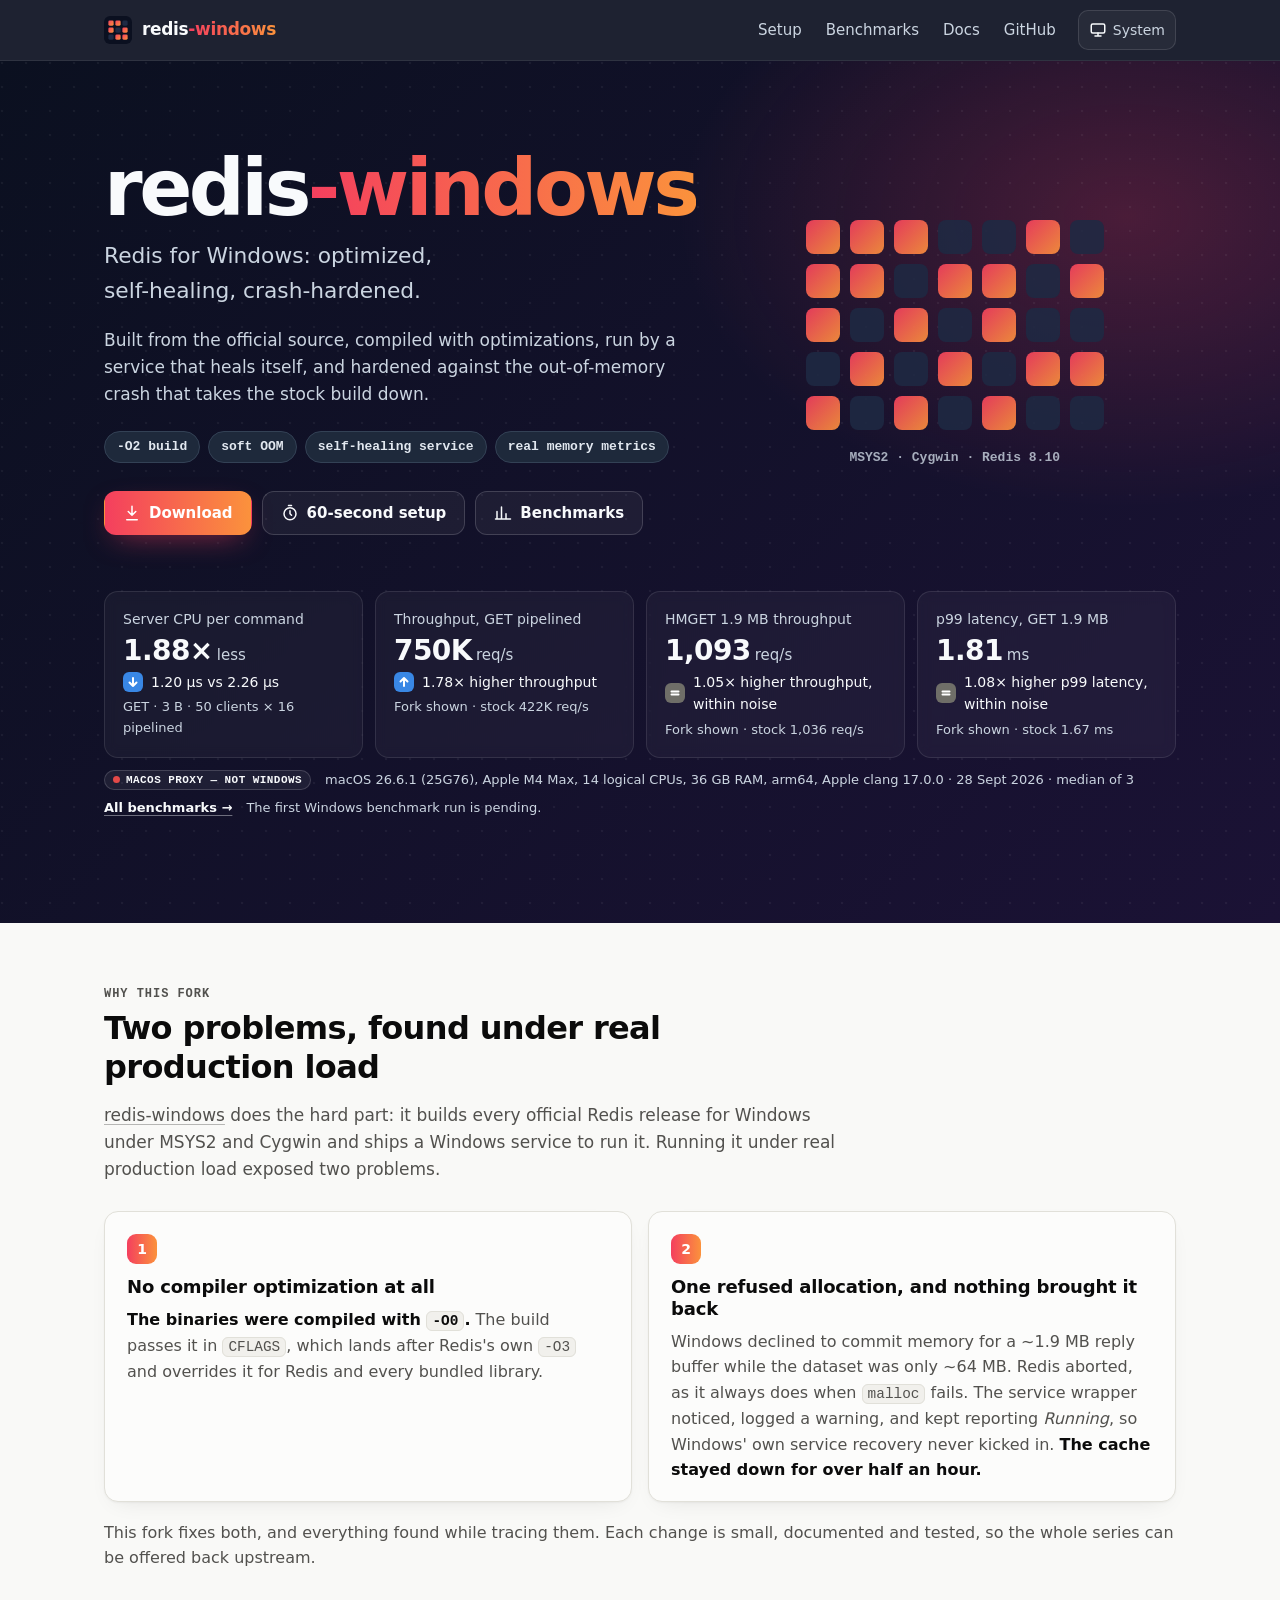
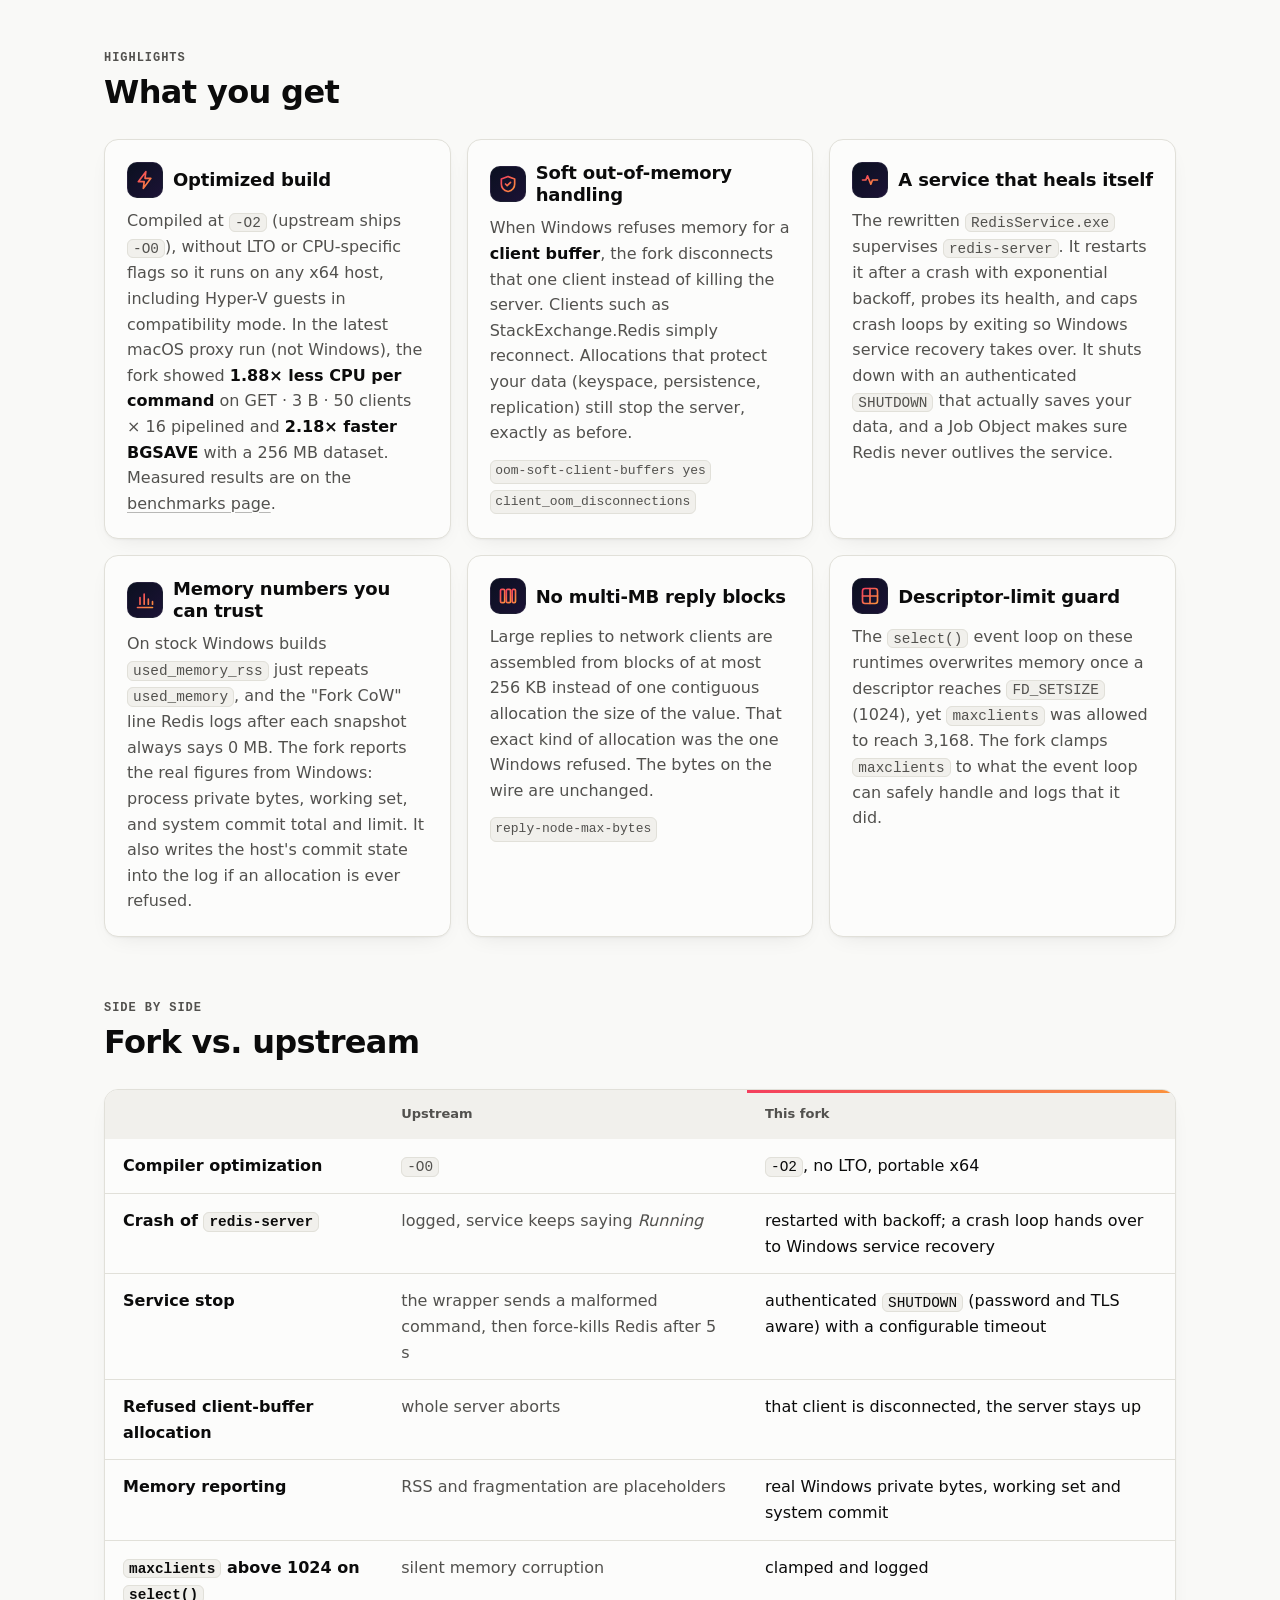
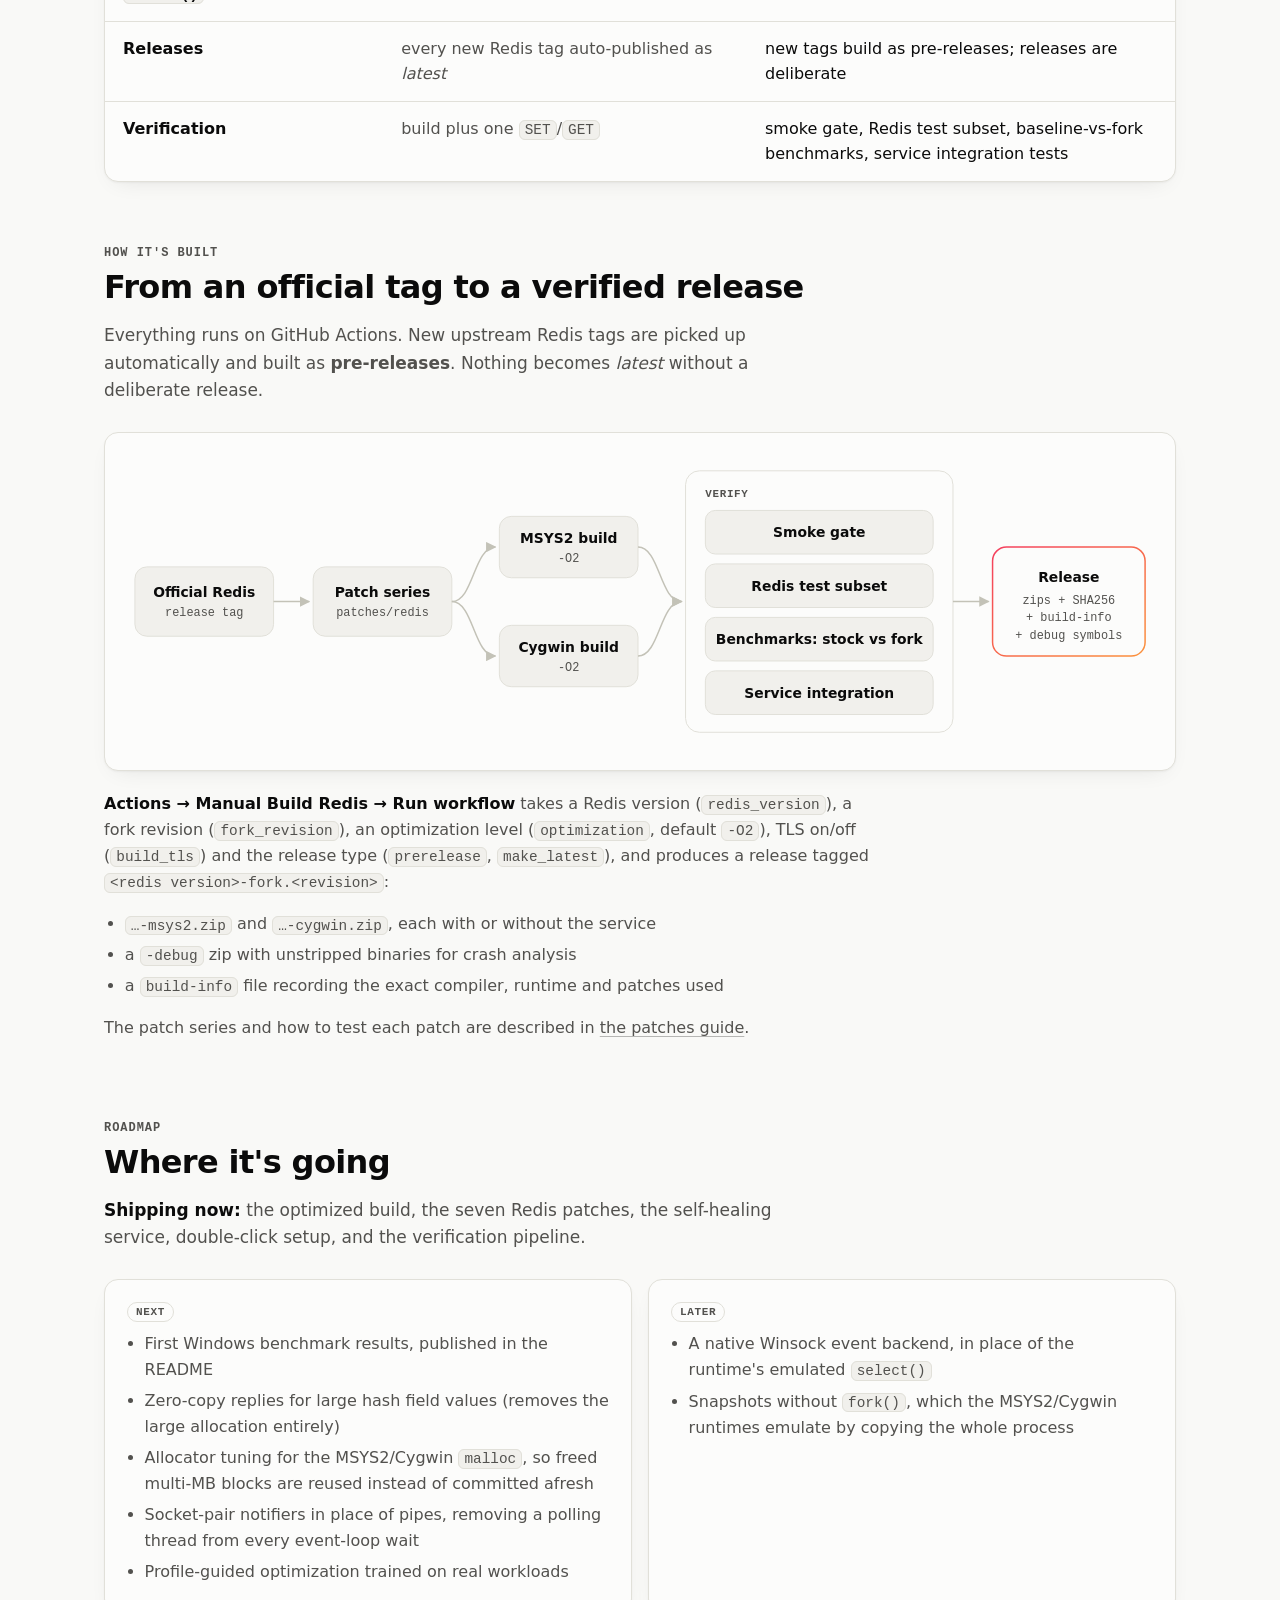
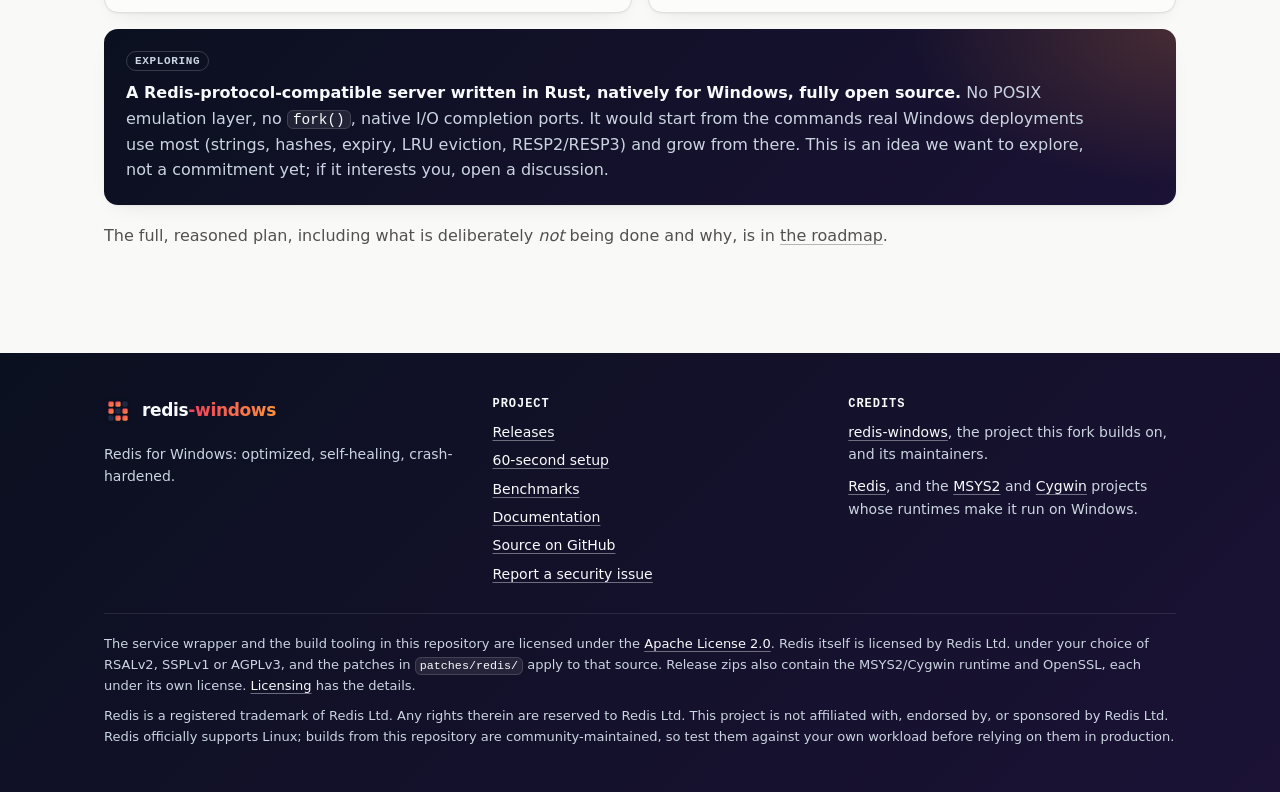
==== site/index.html @ 127549d2 "site: GitHub Pages site with setup, docs and a benchmark dashboard A static site (plain HTML, CSS an" ====
<!doctype html>
<html lang="en">
<head>
<meta charset="utf-8">
<meta name="viewport" content="width=device-width, initial-scale=1">
<title>redis-windows · Redis for Windows: optimized, self-healing, crash-hardened</title>
<meta name="description" content="Redis for Windows, built from the official source, compiled with optimizations, run by a service that heals itself, and hardened against the out-of-memory crash that takes the stock build down.">
<link rel="canonical" href="https://ahmedawachi.github.io/redis-windows/">
<meta name="color-scheme" content="light dark">
<meta name="theme-color" content="#0B1020">
<meta property="og:type" content="website">
<meta property="og:site_name" content="redis-windows">
<meta property="og:title" content="redis-windows · Redis for Windows: optimized, self-healing, crash-hardened">
<meta property="og:description" content="Built from the official Redis source, compiled at -O2, run by a service that heals itself, and hardened against the out-of-memory crash that takes the stock build down.">
<meta property="og:url" content="https://ahmedawachi.github.io/redis-windows/">
<meta property="og:image" content="https://ahmedawachi.github.io/redis-windows/assets/social-preview.png">
<meta property="og:image:width" content="1280">
<meta property="og:image:height" content="640">
<meta property="og:image:alt" content="redis-windows: Redis for Windows, optimized, self-healing, crash-hardened.">
<meta name="twitter:card" content="summary_large_image">
<meta name="twitter:title" content="redis-windows">
<meta name="twitter:description" content="Redis for Windows: optimized, self-healing, crash-hardened.">
<meta name="twitter:image" content="https://ahmedawachi.github.io/redis-windows/assets/social-preview.png">
<link rel="icon" href="assets/favicon.svg" type="image/svg+xml">
<link rel="stylesheet" href="assets/site.css">
<script src="js/theme.js"></script>
<script type="module" src="js/home.js"></script>
</head>
<body>
<a class="skip-link" href="#main">Skip to content</a>
<header class="site-header">
  <div class="wrap">
    <a class="brand" href="./" aria-current="page"><img src="assets/favicon.svg" alt="" width="28" height="28"><span>redis<span class="accent-text">-windows</span></span></a>
    <nav id="site-nav" class="nav" aria-label="Main">
      <a href="setup.html">Setup</a>
      <a href="benchmarks.html">Benchmarks</a>
      <a href="docs.html">Docs</a>
      <a href="https://github.com/ahmedawachi/redis-windows">GitHub</a>
    </nav>
    <button class="icon-btn theme-btn" type="button" data-theme-toggle aria-label="Theme"></button>
    <button class="icon-btn menu-btn" type="button" data-menu-toggle aria-expanded="false" aria-controls="site-nav" aria-label="Menu"><svg viewBox="0 0 24 24" fill="none" stroke="currentColor" stroke-width="2" stroke-linecap="round" aria-hidden="true"><path d="M4 7h16M4 12h16M4 17h16"/></svg></button>
  </div>
</header>

<main id="main">
  <section class="hero" aria-labelledby="hero-title">
    <svg class="heartbeat" viewBox="0 0 1280 70" preserveAspectRatio="none" aria-hidden="true" focusable="false">
      <defs><linearGradient id="hb" x1="0" y1="0" x2="1" y2="0"><stop offset="0" stop-color="#F43F5E"/><stop offset="1" stop-color="#FB923C"/></linearGradient></defs>
      <path d="M0 40 L520 40 L548 40 L562 12 L578 68 L594 22 L606 40 L760 40 L786 40 L798 2 L814 66 L830 40 L1280 40" pathLength="1000" fill="none" stroke="url(#hb)" stroke-width="3" stroke-linecap="round" stroke-linejoin="round" vector-effect="non-scaling-stroke"/>
    </svg>
    <div class="wrap hero-inner">
      <div>
        <h1 id="hero-title">redis<span class="accent-text">-windows</span></h1>
        <p class="tagline">Redis for Windows: optimized, self-healing, crash-hardened.</p>
        <p class="lead">Built from the official source, compiled with optimizations, run by a service that heals itself, and hardened against the out-of-memory crash that takes the stock build down.</p>
        <ul class="chips" aria-label="Highlights">
          <li>-O2 build</li><li>soft OOM</li><li>self-healing service</li><li>real memory metrics</li>
        </ul>
        <div class="cta-row">
          <a class="btn btn-primary" href="https://github.com/ahmedawachi/redis-windows/releases"><svg viewBox="0 0 24 24" fill="none" stroke="currentColor" stroke-width="2" stroke-linecap="round" stroke-linejoin="round" aria-hidden="true"><path d="M12 3v12M7 10l5 5 5-5M5 21h14"/></svg>Download</a>
          <a class="btn btn-ghost" href="setup.html"><svg viewBox="0 0 24 24" fill="none" stroke="currentColor" stroke-width="2" stroke-linecap="round" stroke-linejoin="round" aria-hidden="true"><circle cx="12" cy="13" r="8"/><path d="M12 9v4l2 2M10 2h4"/></svg>60-second setup</a>
          <a class="btn btn-ghost" href="benchmarks.html"><svg viewBox="0 0 24 24" fill="none" stroke="currentColor" stroke-width="2" stroke-linecap="round" aria-hidden="true"><path d="M4 20V10M10 20V4M16 20v-7M22 20H2"/></svg>Benchmarks</a>
        </div>
      </div>
      <div class="tiles" aria-hidden="true">
        <i class="tile on pulse"></i><i class="tile on"></i><i class="tile on"></i><i class="tile"></i><i class="tile"></i><i class="tile on pulse"></i><i class="tile"></i>
        <i class="tile on"></i><i class="tile on"></i><i class="tile"></i><i class="tile on"></i><i class="tile on fail"></i><i class="tile"></i><i class="tile on"></i>
        <i class="tile on"></i><i class="tile"></i><i class="tile on"></i><i class="tile"></i><i class="tile on"></i><i class="tile"></i><i class="tile"></i>
        <i class="tile"></i><i class="tile on"></i><i class="tile"></i><i class="tile on"></i><i class="tile"></i><i class="tile on"></i><i class="tile on"></i>
        <i class="tile on"></i><i class="tile"></i><i class="tile on"></i><i class="tile"></i><i class="tile on"></i><i class="tile"></i><i class="tile"></i>
      </div>
    </div>
    <div class="wrap" id="hero-stats-wrap" hidden>
      <h2 class="visually-hidden">Measured results</h2>
      <div class="stat-row hero-stats" id="hero-stats"></div>
      <div class="hero-stats-meta" id="hero-stats-meta"></div>
    </div>
    <div style="height:104px" aria-hidden="true"></div>
  </section>

  <section class="section wrap" aria-labelledby="why-title">
    <div class="section-head">
      <span class="kicker">Why this fork</span>
      <h2 id="why-title">Two problems, found under real production load</h2>
      <p><a href="https://github.com/redis-windows/redis-windows">redis-windows</a> does the hard part: it builds every official Redis release for Windows under MSYS2 and Cygwin and ships a Windows service to run it. Running it under real production load exposed two problems.</p>
    </div>
    <div class="grid-2">
      <article class="card why">
        <span class="num" aria-hidden="true">1</span>
        <h3>No compiler optimization at all</h3>
        <p><strong>The binaries were compiled with <code>-O0</code>.</strong> The build passes it in <code>CFLAGS</code>, which lands after Redis's own <code>-O3</code> and overrides it for Redis and every bundled library.</p>
      </article>
      <article class="card why">
        <span class="num" aria-hidden="true">2</span>
        <h3>One refused allocation, and nothing brought it back</h3>
        <p>Windows declined to commit memory for a ~1.9 MB reply buffer while the dataset was only ~64 MB. Redis aborted, as it always does when <code>malloc</code> fails. The service wrapper noticed, logged a warning, and kept reporting <em>Running</em>, so Windows' own service recovery never kicked in. <strong>The cache stayed down for over half an hour.</strong></p>
      </article>
    </div>
    <p style="margin-top:18px;color:var(--ink-2)">This fork fixes both, and everything found while tracing them. Each change is small, documented and tested, so the whole series can be offered back upstream.</p>
  </section>

  <section class="section wrap" aria-labelledby="hl-title">
    <div class="section-head">
      <span class="kicker">Highlights</span>
      <h2 id="hl-title">What you get</h2>
    </div>
    <div class="grid-3">
      <article class="card feature">
        <h3><span class="f-icon" aria-hidden="true"><svg viewBox="0 0 24 24" fill="none" stroke="url(#fi)" stroke-width="2" stroke-linecap="round" stroke-linejoin="round"><defs><linearGradient id="fi" x1="0" y1="0" x2="1" y2="1"><stop offset="0" stop-color="#F43F5E"/><stop offset="1" stop-color="#FB923C"/></linearGradient></defs><path d="M13 2 4 14h7l-1 8 9-12h-7z"/></svg></span>Optimized build</h3>
        <p>Compiled at <code>-O2</code> (upstream ships <code>-O0</code>), without LTO or CPU-specific flags so it runs on any x64 host, including Hyper-V guests in compatibility mode.<span id="opt-measured" hidden></span> Measured results are on the <a href="benchmarks.html">benchmarks page</a>.</p>
      </article>
      <article class="card feature">
        <h3><span class="f-icon" aria-hidden="true"><svg viewBox="0 0 24 24" fill="none" stroke="url(#fi)" stroke-width="2" stroke-linecap="round" stroke-linejoin="round"><path d="M12 3 4 6v6c0 5 3.5 8 8 9 4.5-1 8-4 8-9V6z"/><path d="m9 12 2 2 4-4"/></svg></span>Soft out-of-memory handling</h3>
        <p>When Windows refuses memory for a <strong>client buffer</strong>, the fork disconnects that one client instead of killing the server. Clients such as StackExchange.Redis simply reconnect. Allocations that protect your data (keyspace, persistence, replication) still stop the server, exactly as before.</p>
        <p class="f-tags"><code>oom-soft-client-buffers yes</code><code>client_oom_disconnections</code></p>
      </article>
      <article class="card feature">
        <h3><span class="f-icon" aria-hidden="true"><svg viewBox="0 0 24 24" fill="none" stroke="url(#fi)" stroke-width="2" stroke-linecap="round" stroke-linejoin="round"><path d="M3 12h4l2-5 4 10 2-5h6"/></svg></span>A service that heals itself</h3>
        <p>The rewritten <code>RedisService.exe</code> supervises <code>redis-server</code>. It restarts it after a crash with exponential backoff, probes its health, and caps crash loops by exiting so Windows service recovery takes over. It shuts down with an authenticated <code>SHUTDOWN</code> that actually saves your data, and a Job Object makes sure Redis never outlives the service.</p>
      </article>
      <article class="card feature">
        <h3><span class="f-icon" aria-hidden="true"><svg viewBox="0 0 24 24" fill="none" stroke="url(#fi)" stroke-width="2" stroke-linecap="round" stroke-linejoin="round"><path d="M3 21h18M6 17V9M11 17V5M16 17v-6M21 17v-3"/></svg></span>Memory numbers you can trust</h3>
        <p>On stock Windows builds <code>used_memory_rss</code> just repeats <code>used_memory</code>, and the "Fork CoW" line Redis logs after each snapshot always says 0 MB. The fork reports the real figures from Windows: process private bytes, working set, and system commit total and limit. It also writes the host's commit state into the log if an allocation is ever refused.</p>
      </article>
      <article class="card feature">
        <h3><span class="f-icon" aria-hidden="true"><svg viewBox="0 0 24 24" fill="none" stroke="url(#fi)" stroke-width="2" stroke-linecap="round" stroke-linejoin="round"><rect x="3" y="4" width="5" height="16" rx="1.5"/><rect x="10" y="4" width="5" height="16" rx="1.5"/><rect x="17" y="4" width="4" height="16" rx="1.5"/></svg></span>No multi-MB reply blocks</h3>
        <p>Large replies to network clients are assembled from blocks of at most 256 KB instead of one contiguous allocation the size of the value. That exact kind of allocation was the one Windows refused. The bytes on the wire are unchanged.</p>
        <p class="f-tags"><code>reply-node-max-bytes</code></p>
      </article>
      <article class="card feature">
        <h3><span class="f-icon" aria-hidden="true"><svg viewBox="0 0 24 24" fill="none" stroke="url(#fi)" stroke-width="2" stroke-linecap="round" stroke-linejoin="round"><rect x="3" y="3" width="18" height="18" rx="3"/><path d="M3 12h18M12 3v18"/></svg></span>Descriptor-limit guard</h3>
        <p>The <code>select()</code> event loop on these runtimes overwrites memory once a descriptor reaches <code>FD_SETSIZE</code> (1024), yet <code>maxclients</code> was allowed to reach 3,168. The fork clamps <code>maxclients</code> to what the event loop can safely handle and logs that it did.</p>
      </article>
    </div>
  </section>

  <section class="section wrap" aria-labelledby="cmp-title">
    <div class="section-head">
      <span class="kicker">Side by side</span>
      <h2 id="cmp-title">Fork vs. upstream</h2>
    </div>
    <div class="card" style="overflow:hidden">
      <table class="compare">
        <thead><tr><th scope="col"><span class="visually-hidden">Area</span></th><th scope="col">Upstream</th><th scope="col" class="fork-col">This fork</th></tr></thead>
        <tbody>
          <tr><th scope="row">Compiler optimization</th><td data-label="Upstream"><code>-O0</code></td><td data-label="This fork"><code>-O2</code>, no LTO, portable x64</td></tr>
          <tr><th scope="row">Crash of <code>redis-server</code></th><td data-label="Upstream">logged, service keeps saying <em>Running</em></td><td data-label="This fork">restarted with backoff; a crash loop hands over to Windows service recovery</td></tr>
          <tr><th scope="row">Service stop</th><td data-label="Upstream">the wrapper sends a malformed command, then force-kills Redis after 5 s</td><td data-label="This fork">authenticated <code>SHUTDOWN</code> (password and TLS aware) with a configurable timeout</td></tr>
          <tr><th scope="row">Refused client-buffer allocation</th><td data-label="Upstream">whole server aborts</td><td data-label="This fork">that client is disconnected, the server stays up</td></tr>
          <tr><th scope="row">Memory reporting</th><td data-label="Upstream">RSS and fragmentation are placeholders</td><td data-label="This fork">real Windows private bytes, working set and system commit</td></tr>
          <tr><th scope="row"><code>maxclients</code> above 1024 on <code>select()</code></th><td data-label="Upstream">silent memory corruption</td><td data-label="This fork">clamped and logged</td></tr>
          <tr><th scope="row">Releases</th><td data-label="Upstream">every new Redis tag auto-published as <em>latest</em></td><td data-label="This fork">new tags build as pre-releases; releases are deliberate</td></tr>
          <tr><th scope="row">Verification</th><td data-label="Upstream">build plus one <code>SET</code>/<code>GET</code></td><td data-label="This fork">smoke gate, Redis test subset, baseline-vs-fork benchmarks, service integration tests</td></tr>
        </tbody>
      </table>
    </div>
  </section>

  <section class="section wrap" aria-labelledby="built-title">
    <div class="section-head">
      <span class="kicker">How it's built</span>
      <h2 id="built-title">From an official tag to a verified release</h2>
      <p>Everything runs on GitHub Actions. New upstream Redis tags are picked up automatically and built as <strong>pre-releases</strong>. Nothing becomes <em>latest</em> without a deliberate release.</p>
    </div>
    <figure class="card pipeline" style="margin:0">
      <svg class="wide" viewBox="0 0 1040 300" role="img" aria-labelledby="pl-t pl-d">
        <title id="pl-t">Build pipeline</title>
        <desc id="pl-d">An official Redis release tag goes through the patch series, then into an MSYS2 build and a Cygwin build at -O2. Both are verified by a smoke gate, a Redis test subset, stock-vs-fork benchmarks and service integration tests, and then released as zips with SHA256, build-info and debug symbols.</desc>
        <defs>
          <linearGradient id="pl-acc" x1="0" y1="0" x2="1" y2="1"><stop offset="0" stop-color="#F43F5E"/><stop offset="1" stop-color="#FB923C"/></linearGradient>
          <marker id="pl-ar" viewBox="0 0 10 10" refX="9" refY="5" markerWidth="7" markerHeight="7" orient="auto-start-reverse"><path class="pl-arrow" d="M0 0 L10 5 L0 10 z"/></marker>
        </defs>
        <rect class="pl-node" x="10" y="115" width="140" height="70" rx="12"/>
        <text class="pl-text" x="80" y="145" text-anchor="middle">Official Redis</text>
        <text class="pl-sub" x="80" y="165" text-anchor="middle">release tag</text>
        <path class="pl-edge" d="M150 150 H186" marker-end="url(#pl-ar)"/>
        <rect class="pl-node" x="190" y="115" width="140" height="70" rx="12"/>
        <text class="pl-text" x="260" y="145" text-anchor="middle">Patch series</text>
        <text class="pl-sub" x="260" y="165" text-anchor="middle">patches/redis</text>
        <path class="pl-edge" d="M330 150 C352 150 352 95 374 95" marker-end="url(#pl-ar)"/>
        <path class="pl-edge" d="M330 150 C352 150 352 205 374 205" marker-end="url(#pl-ar)"/>
        <rect class="pl-node" x="378" y="64" width="140" height="62" rx="12"/>
        <text class="pl-text" x="448" y="91" text-anchor="middle">MSYS2 build</text>
        <text class="pl-sub" x="448" y="110" text-anchor="middle">-O2</text>
        <rect class="pl-node" x="378" y="174" width="140" height="62" rx="12"/>
        <text class="pl-text" x="448" y="201" text-anchor="middle">Cygwin build</text>
        <text class="pl-sub" x="448" y="220" text-anchor="middle">-O2</text>
        <path class="pl-edge" d="M518 95 C540 95 540 150 562 150" marker-end="url(#pl-ar)"/>
        <path class="pl-edge" d="M518 205 C540 205 540 150 562 150" marker-end="url(#pl-ar)"/>
        <rect class="pl-group" x="566" y="18" width="270" height="264" rx="14"/>
        <text class="pl-group-label" x="586" y="44">VERIFY</text>
        <rect class="pl-node" x="586" y="58" width="230" height="44" rx="10"/>
        <text class="pl-text" x="701" y="85" text-anchor="middle">Smoke gate</text>
        <rect class="pl-node" x="586" y="112" width="230" height="44" rx="10"/>
        <text class="pl-text" x="701" y="139" text-anchor="middle">Redis test subset</text>
        <rect class="pl-node" x="586" y="166" width="230" height="44" rx="10"/>
        <text class="pl-text" x="701" y="193" text-anchor="middle">Benchmarks: stock vs fork</text>
        <rect class="pl-node" x="586" y="220" width="230" height="44" rx="10"/>
        <text class="pl-text" x="701" y="247" text-anchor="middle">Service integration</text>
        <path class="pl-edge" d="M836 150 H872" marker-end="url(#pl-ar)"/>
        <rect class="pl-node accent" x="876" y="95" width="154" height="110" rx="14"/>
        <text class="pl-text" x="953" y="130" text-anchor="middle">Release</text>
        <text class="pl-sub" x="953" y="152" text-anchor="middle">zips + SHA256</text>
        <text class="pl-sub" x="953" y="170" text-anchor="middle">+ build-info</text>
        <text class="pl-sub" x="953" y="188" text-anchor="middle">+ debug symbols</text>
      </svg>
      <svg class="tall" viewBox="0 0 320 720" role="img" aria-labelledby="pl-t2 pl-d2">
        <title id="pl-t2">Build pipeline</title>
        <desc id="pl-d2">An official Redis release tag goes through the patch series, then into an MSYS2 build and a Cygwin build at -O2. Both are verified by a smoke gate, a Redis test subset, stock-vs-fork benchmarks and service integration tests, and then released as zips with SHA256, build-info and debug symbols.</desc>
        <defs>
          <marker id="pl-ar2" viewBox="0 0 10 10" refX="9" refY="5" markerWidth="7" markerHeight="7" orient="auto-start-reverse"><path class="pl-arrow" d="M0 0 L10 5 L0 10 z"/></marker>
        </defs>
        <rect class="pl-node" x="60" y="6" width="200" height="60" rx="12"/>
        <text class="pl-text" x="160" y="32" text-anchor="middle">Official Redis</text>
        <text class="pl-sub" x="160" y="51" text-anchor="middle">release tag</text>
        <path class="pl-edge" d="M160 66 V92" marker-end="url(#pl-ar2)"/>
        <rect class="pl-node" x="60" y="96" width="200" height="60" rx="12"/>
        <text class="pl-text" x="160" y="122" text-anchor="middle">Patch series</text>
        <text class="pl-sub" x="160" y="141" text-anchor="middle">patches/redis</text>
        <path class="pl-edge" d="M160 156 C160 170 82 168 82 184" marker-end="url(#pl-ar2)"/>
        <path class="pl-edge" d="M160 156 C160 170 238 168 238 184" marker-end="url(#pl-ar2)"/>
        <rect class="pl-node" x="10" y="188" width="144" height="58" rx="12"/>
        <text class="pl-text" x="82" y="213" text-anchor="middle">MSYS2 build</text>
        <text class="pl-sub" x="82" y="232" text-anchor="middle">-O2</text>
        <rect class="pl-node" x="166" y="188" width="144" height="58" rx="12"/>
        <text class="pl-text" x="238" y="213" text-anchor="middle">Cygwin build</text>
        <text class="pl-sub" x="238" y="232" text-anchor="middle">-O2</text>
        <path class="pl-edge" d="M82 246 C82 262 160 260 160 276" marker-end="url(#pl-ar2)"/>
        <path class="pl-edge" d="M238 246 C238 262 160 260 160 276" marker-end="url(#pl-ar2)"/>
        <rect class="pl-group" x="20" y="280" width="280" height="262" rx="14"/>
        <text class="pl-group-label" x="40" y="305">VERIFY</text>
        <rect class="pl-node" x="40" y="318" width="240" height="44" rx="10"/>
        <text class="pl-text" x="160" y="345" text-anchor="middle">Smoke gate</text>
        <rect class="pl-node" x="40" y="372" width="240" height="44" rx="10"/>
        <text class="pl-text" x="160" y="399" text-anchor="middle">Redis test subset</text>
        <rect class="pl-node" x="40" y="426" width="240" height="44" rx="10"/>
        <text class="pl-text" x="160" y="453" text-anchor="middle">Benchmarks: stock vs fork</text>
        <rect class="pl-node" x="40" y="480" width="240" height="44" rx="10"/>
        <text class="pl-text" x="160" y="507" text-anchor="middle">Service integration</text>
        <path class="pl-edge" d="M160 542 V574" marker-end="url(#pl-ar2)"/>
        <rect class="pl-node accent" x="50" y="578" width="220" height="130" rx="14"/>
        <text class="pl-text" x="160" y="614" text-anchor="middle">Release</text>
        <text class="pl-sub" x="160" y="638" text-anchor="middle">zips + SHA256</text>
        <text class="pl-sub" x="160" y="658" text-anchor="middle">+ build-info</text>
        <text class="pl-sub" x="160" y="678" text-anchor="middle">+ debug symbols</text>
      </svg>
    </figure>
    <div class="build-notes prose">
      <p><strong>Actions → Manual Build Redis → Run workflow</strong> takes a Redis version (<code>redis_version</code>), a fork revision (<code>fork_revision</code>), an optimization level (<code>optimization</code>, default <code>-O2</code>), TLS on/off (<code>build_tls</code>) and the release type (<code>prerelease</code>, <code>make_latest</code>), and produces a release tagged <code class="brk">&lt;redis version&gt;-fork.&lt;revision&gt;</code>:</p>
      <ul>
        <li><code>…-msys2.zip</code> and <code>…-cygwin.zip</code>, each with or without the service</li>
        <li>a <code>-debug</code> zip with unstripped binaries for crash analysis</li>
        <li>a <code>build-info</code> file recording the exact compiler, runtime and patches used</li>
      </ul>
      <p>The patch series and how to test each patch are described in <a href="docs.html?doc=patches">the patches guide</a>.</p>
    </div>
  </section>

  <section class="section wrap" aria-labelledby="road-title">
    <div class="section-head">
      <span class="kicker">Roadmap</span>
      <h2 id="road-title">Where it's going</h2>
      <p><strong style="color:var(--ink)">Shipping now:</strong> the optimized build, the seven Redis patches, the self-healing service, double-click setup, and the verification pipeline.</p>
    </div>
    <div class="grid-2">
      <article class="card road">
        <h3><span class="pill">Next</span></h3>
        <ul>
          <li>First Windows benchmark results, published in the README</li>
          <li>Zero-copy replies for large hash field values (removes the large allocation entirely)</li>
          <li>Allocator tuning for the MSYS2/Cygwin <code>malloc</code>, so freed multi-MB blocks are reused instead of committed afresh</li>
          <li>Socket-pair notifiers in place of pipes, removing a polling thread from every event-loop wait</li>
          <li>Profile-guided optimization trained on real workloads</li>
        </ul>
      </article>
      <article class="card road">
        <h3><span class="pill">Later</span></h3>
        <ul>
          <li>A native Winsock event backend, in place of the runtime's emulated <code>select()</code></li>
          <li>Snapshots without <code>fork()</code>, which the MSYS2/Cygwin runtimes emulate by copying the whole process</li>
        </ul>
      </article>
      <article class="card road explore">
        <h3><span class="pill">Exploring</span></h3>
        <p><strong>A Redis-protocol-compatible server written in Rust, natively for Windows, fully open source.</strong> No POSIX emulation layer, no <code>fork()</code>, native I/O completion ports. It would start from the commands real Windows deployments use most (strings, hashes, expiry, LRU eviction, RESP2/RESP3) and grow from there. This is an idea we want to explore, not a commitment yet; if it interests you, open a discussion.</p>
      </article>
    </div>
    <p style="margin-top:18px;color:var(--ink-2)">The full, reasoned plan, including what is deliberately <em>not</em> being done and why, is in <a href="docs.html?doc=roadmap">the roadmap</a>.</p>
  </section>
</main>

<footer class="site-footer">
  <div class="wrap">
    <div class="foot-grid">
      <div>
        <a class="brand" href="./"><img src="assets/favicon.svg" alt="" width="28" height="28"><span>redis<span class="accent-text">-windows</span></span></a>
        <p style="margin-top:12px">Redis for Windows: optimized, self-healing, crash-hardened.</p>
      </div>
      <div>
        <h2>Project</h2>
        <ul>
          <li><a href="https://github.com/ahmedawachi/redis-windows/releases">Releases</a></li>
          <li><a href="setup.html">60-second setup</a></li>
          <li><a href="benchmarks.html">Benchmarks</a></li>
          <li><a href="docs.html">Documentation</a></li>
          <li><a href="https://github.com/ahmedawachi/redis-windows">Source on GitHub</a></li>
          <li><a href="https://github.com/ahmedawachi/redis-windows/security/advisories/new">Report a security issue</a></li>
        </ul>
      </div>
      <div>
        <h2>Credits</h2>
        <p><a href="https://github.com/redis-windows/redis-windows">redis-windows</a>, the project this fork builds on, and its maintainers.</p>
        <p><a href="https://github.com/redis/redis">Redis</a>, and the <a href="https://www.msys2.org">MSYS2</a> and <a href="https://cygwin.com">Cygwin</a> projects whose runtimes make it run on Windows.</p>
      </div>
    </div>
    <div class="fine">
      <p>The service wrapper and the build tooling in this repository are licensed under the <a href="https://github.com/ahmedawachi/redis-windows/blob/main/LICENSE">Apache License 2.0</a>. Redis itself is licensed by Redis Ltd. under your choice of RSALv2, SSPLv1 or AGPLv3, and the patches in <code>patches/redis/</code> apply to that source. Release zips also contain the MSYS2/Cygwin runtime and OpenSSL, each under its own license. <a href="docs.html?doc=licensing">Licensing</a> has the details.</p>
      <p>Redis is a registered trademark of Redis Ltd. Any rights therein are reserved to Redis Ltd. This project is not affiliated with, endorsed by, or sponsored by Redis Ltd. Redis officially supports Linux; builds from this repository are community-maintained, so test them against your own workload before relying on them in production.</p>
    </div>
  </div>
</footer>
</body>
</html>
---- site/assets/site.css ----
/* redis-windows site. One stylesheet, no build step.
   Neutral tokens carry the pages; the brand ink and accent gradient frame them. */

:root {
  color-scheme: light;
  --plane: #f9f9f7;
  --surface: #fcfcfb;
  --surface-2: #f1f0ec;
  --ink: #0b0b0b;
  --ink-2: #52514e;
  --muted: #898781;
  --grid: #e1e0d9;
  --axis: #c3c2b7;
  --border: #e1e0d9;
  --code-bg: #f1f0ec;

  --arm-fork: #2a78d6;
  --arm-baseline: #eb6834;
  --arm-o2: #1baf7a;
  --better: #2a78d6;
  --worse: #e34948;
  --neutral: #a9a79f;

  --brand-ink: #0b1020;
  --brand-ink-2: #1b1235;
  --accent-a: #f43f5e;
  --accent-b: #fb923c;
  --accent: linear-gradient(90deg, var(--accent-a), var(--accent-b));
  --on-brand: #f8fafc;
  --on-brand-2: #cbd5e1;
  --brand-tile: #1e2a44;
  --brand-line: #334155;

  --focus: #2a78d6;
  --radius: 14px;
  --radius-sm: 8px;
  --shadow: 0 1px 2px rgb(11 11 11 / 4%), 0 8px 24px -12px rgb(11 11 11 / 12%);

  --sans: system-ui, -apple-system, "Segoe UI", sans-serif;
  --mono: ui-monospace, "SF Mono", "Cascadia Code", Consolas, "Liberation Mono", monospace;
  --gutter: 16px;
  --maxw: 1120px;
}

@media (prefers-color-scheme: dark) {
  :root:not([data-theme="light"]) {
    color-scheme: dark;
    --plane: #0d0d0d;
    --surface: #1a1a19;
    --surface-2: #232321;
    --ink: #ffffff;
    --ink-2: #c3c2b7;
    --muted: #898781;
    --grid: #2c2c2a;
    --axis: #383835;
    --border: #2c2c2a;
    --code-bg: #232321;
    --arm-fork: #3987e5;
    --arm-baseline: #d95926;
    --arm-o2: #199e70;
    --better: #3987e5;
    --worse: #e66767;
    --neutral: #6f6e68;
    --focus: #3987e5;
    --shadow: 0 1px 2px rgb(0 0 0 / 40%), 0 8px 24px -12px rgb(0 0 0 / 60%);
  }
}

:root[data-theme="dark"] {
  color-scheme: dark;
  --plane: #0d0d0d;
  --surface: #1a1a19;
  --surface-2: #232321;
  --ink: #ffffff;
  --ink-2: #c3c2b7;
  --muted: #898781;
  --grid: #2c2c2a;
  --axis: #383835;
  --border: #2c2c2a;
  --code-bg: #232321;
  --arm-fork: #3987e5;
  --arm-baseline: #d95926;
  --arm-o2: #199e70;
  --better: #3987e5;
  --worse: #e66767;
  --neutral: #6f6e68;
  --focus: #3987e5;
  --shadow: 0 1px 2px rgb(0 0 0 / 40%), 0 8px 24px -12px rgb(0 0 0 / 60%);
}

@media (min-width: 720px) {
  :root { --gutter: 24px; }
}

/* ------------------------------------------------------------------ base */

*, *::before, *::after { box-sizing: border-box; }

[hidden] { display: none !important; }

html { -webkit-text-size-adjust: 100%; scroll-padding-top: 76px; }

body {
  margin: 0;
  background: var(--plane);
  color: var(--ink);
  font: 16px/1.6 var(--sans);
  overflow-x: hidden;
  min-height: 100vh;
  display: flex;
  flex-direction: column;
}

main { flex: 1 0 auto; }

img, svg { max-width: 100%; }

a { color: inherit; text-decoration-color: color-mix(in srgb, currentColor 40%, transparent); text-underline-offset: 3px; }
a:hover { text-decoration-color: currentColor; }

:focus-visible {
  outline: 2px solid var(--focus);
  outline-offset: 2px;
  border-radius: 4px;
}

h1, h2, h3, h4 { line-height: 1.2; margin: 0 0 .5em; letter-spacing: -0.01em; }
h2 { font-size: clamp(1.5rem, 1.2rem + 1.2vw, 2rem); letter-spacing: -0.02em; }
h3 { font-size: 1.125rem; }
p { margin: 0 0 1em; }

code, kbd, pre, samp { font-family: var(--mono); font-size: .9em; }
:not(pre) > code {
  background: var(--code-bg);
  border: 1px solid var(--border);
  border-radius: 6px;
  padding: .05em .35em;
  white-space: nowrap;
}
.md :not(pre) > code, .data-table code, code.brk { white-space: normal; overflow-wrap: anywhere; }
.hero :not(pre) > code, .page-hero :not(pre) > code, .road.explore :not(pre) > code, .site-footer :not(pre) > code {
  background: rgb(255 255 255 / 8%); border-color: rgb(255 255 255 / 14%); color: var(--on-brand);
}
kbd {
  border: 1px solid var(--border);
  border-bottom-width: 2px;
  border-radius: 6px;
  padding: .05em .4em;
  background: var(--surface);
  font-size: .85em;
}

pre {
  margin: 0 0 1em;
  padding: 14px 16px;
  background: var(--code-bg);
  border: 1px solid var(--border);
  border-radius: var(--radius-sm);
  overflow-x: auto;
  line-height: 1.5;
  tab-size: 4;
}
pre code { background: none; border: 0; padding: 0; font-size: .875rem; }

.wrap { width: 100%; max-width: var(--maxw); margin-inline: auto; padding-inline: var(--gutter); }

.skip-link {
  position: absolute; left: 8px; top: -48px; z-index: 100;
  background: var(--surface); color: var(--ink); padding: 8px 12px; border-radius: 8px;
}
.skip-link:focus { top: 8px; }

.visually-hidden {
  position: absolute !important; width: 1px; height: 1px; overflow: hidden;
  clip: rect(0 0 0 0); clip-path: inset(50%); white-space: nowrap;
}

.accent-text {
  background: var(--accent);
  -webkit-background-clip: text; background-clip: text;
  color: transparent;
}

/* ------------------------------------------------------------------ header */

.site-header {
  position: sticky; top: 0; z-index: 50;
  background: color-mix(in srgb, var(--brand-ink) 92%, transparent);
  -webkit-backdrop-filter: saturate(140%) blur(10px);
  backdrop-filter: saturate(140%) blur(10px);
  border-bottom: 1px solid rgb(255 255 255 / 8%);
  color: var(--on-brand);
}
.site-header .wrap { display: flex; align-items: center; gap: 12px; min-height: 60px; }

.brand {
  display: inline-flex; align-items: center; gap: 10px;
  font-weight: 800; font-size: 1.0625rem; letter-spacing: -0.02em;
  text-decoration: none; color: var(--on-brand); margin-right: auto;
}
.brand img { width: 28px; height: 28px; }

.nav { display: flex; align-items: center; gap: 4px; }
.nav a {
  color: var(--on-brand-2); text-decoration: none; font-size: .9375rem; font-weight: 500;
  padding: 8px 10px; border-radius: 8px;
}
.nav a:hover { color: var(--on-brand); background: rgb(255 255 255 / 6%); }
.nav a[aria-current="page"] { color: var(--on-brand); background: rgb(255 255 255 / 9%); }

.icon-btn {
  display: inline-flex; align-items: center; justify-content: center; gap: 6px;
  min-width: 40px; min-height: 40px; padding: 0 10px;
  border-radius: 10px; border: 1px solid rgb(255 255 255 / 12%);
  background: rgb(255 255 255 / 4%); color: var(--on-brand);
  font: inherit; font-size: .875rem; cursor: pointer;
}
.icon-btn:hover { background: rgb(255 255 255 / 9%); }
.icon-btn svg { width: 18px; height: 18px; flex: none; }
.theme-btn .theme-label { color: var(--on-brand-2); }

.menu-btn { display: none; }

@media (max-width: 719px) {
  .menu-btn { display: inline-flex; }
  .theme-btn .theme-label { display: none; }
  .nav {
    position: absolute; left: 0; right: 0; top: 100%;
    flex-direction: column; align-items: stretch; gap: 2px;
    padding: 8px var(--gutter) 14px;
    background: var(--brand-ink);
    border-bottom: 1px solid rgb(255 255 255 / 10%);
    display: none;
  }
  .nav.is-open { display: flex; }
  .nav a { padding: 12px 10px; }
}

/* ------------------------------------------------------------------ buttons */

.btn {
  display: inline-flex; align-items: center; justify-content: center; gap: 8px;
  min-height: 44px; padding: 0 18px; border-radius: 12px;
  font: inherit; font-weight: 600; font-size: .9375rem; text-decoration: none; cursor: pointer;
  border: 1px solid transparent; transition: transform .15s ease, background-color .15s ease, border-color .15s ease;
}
.btn svg { width: 18px; height: 18px; flex: none; }
.btn:hover { transform: translateY(-1px); }
.btn-primary { background: var(--accent); color: #fff; box-shadow: 0 10px 30px -12px rgb(244 63 94 / 70%); }
.btn-ghost { background: rgb(255 255 255 / 5%); color: var(--on-brand); border-color: rgb(255 255 255 / 16%); }
.btn-ghost:hover { background: rgb(255 255 255 / 10%); }
.btn-quiet { background: var(--surface); color: var(--ink); border-color: var(--border); }
.btn-quiet:hover { background: var(--surface-2); }

/* ------------------------------------------------------------------ hero */

.hero {
  position: relative; isolation: isolate; overflow: hidden;
  color: var(--on-brand);
  background:
    radial-gradient(40rem 26rem at 88% 18%, rgb(244 63 94 / 24%), transparent 70%),
    linear-gradient(135deg, var(--brand-ink), var(--brand-ink-2));
}
.hero::before {
  content: ""; position: absolute; inset: 0; z-index: -1;
  background-image: radial-gradient(circle at 2px 2px, rgb(255 255 255 / 5%) 1.2px, transparent 1.6px);
  background-size: 24px 24px;
}
.hero-inner {
  display: grid; grid-template-columns: minmax(0, 1fr); gap: 32px;
  padding-block: 56px 32px;
}
@media (min-width: 900px) {
  .hero-inner { grid-template-columns: minmax(0, 1.35fr) minmax(0, 1fr); align-items: center; padding-block: 88px 48px; }
}
.hero h1 {
  font-size: clamp(2.6rem, 1.6rem + 5vw, 4.9rem);
  font-weight: 800; letter-spacing: -0.045em; margin: 0 0 12px; line-height: 1;
  overflow-wrap: anywhere;
}
.hero .tagline { font-size: clamp(1.0625rem, 1rem + .45vw, 1.375rem); font-weight: 500; color: var(--on-brand-2); margin-bottom: 18px; text-wrap: balance; }
.hero .lead { color: var(--on-brand-2); max-width: 40rem; font-size: 1.0625rem; }
.chips { display: flex; flex-wrap: wrap; gap: 8px; margin: 22px 0 28px; padding: 0; list-style: none; }
.chips li {
  font-family: var(--mono); font-size: .8125rem; font-weight: 600; color: #e2e8f0;
  background: #1e293b; border: 1px solid var(--brand-line); border-radius: 999px; padding: 5px 12px;
}
.cta-row { display: flex; flex-wrap: wrap; gap: 10px; }

.tiles {
  --t: 34px;
  display: grid; grid-template-columns: repeat(7, var(--t)); gap: 10px;
  justify-content: center; align-content: center; position: relative;
}
.tiles::after {
  content: "MSYS2 · Cygwin · Redis 8.10"; grid-column: 1 / -1; text-align: center;
  font: 600 .8125rem var(--mono); color: var(--on-brand-2); opacity: .8; margin-top: 10px;
}
.tile { width: var(--t); height: var(--t); border-radius: 8px; background: var(--brand-tile); opacity: .85; }
.tile.on { background: linear-gradient(135deg, var(--accent-a), var(--accent-b)); opacity: .92; }
.tile.pulse { animation: pulse 3s ease-in-out infinite; }
.tile.fail { animation: fail 6s ease-in-out infinite; }
@keyframes pulse { 0%, 100% { opacity: .55; } 50% { opacity: 1; } }
@keyframes fail {
  0%, 30% { filter: none; opacity: 1; }
  38% { filter: saturate(.3) brightness(.45); opacity: 1; }
  46%, 58% { opacity: .15; }
  72%, 100% { filter: none; opacity: 1; }
}
@media (max-width: 899px) { .tiles { display: none; } }

.heartbeat {
  position: absolute; left: 0; right: 0; bottom: 14px; height: 64px; width: 100%;
  z-index: -1; pointer-events: none; opacity: .55;
}
.heartbeat path { stroke-dasharray: 1000; stroke-dashoffset: 1000; animation: draw 6s linear infinite; }
@keyframes draw { 0% { stroke-dashoffset: 1000; opacity: 1; } 70% { stroke-dashoffset: 0; opacity: 1; } 100% { stroke-dashoffset: 0; opacity: 0; } }

@media (prefers-reduced-motion: reduce) {
  .heartbeat path { animation: none; stroke-dashoffset: 0; }
  .tile.pulse, .tile.fail { animation: none; }
  .btn, .btn:hover { transition: none; transform: none; }
  html { scroll-behavior: auto; }
}

/* page hero (inner pages) */
.page-hero {
  position: relative; isolation: isolate; overflow: hidden; color: var(--on-brand);
  background:
    radial-gradient(30rem 16rem at 92% 0%, rgb(244 63 94 / 22%), transparent 70%),
    linear-gradient(135deg, var(--brand-ink), var(--brand-ink-2));
}
.page-hero::before {
  content: ""; position: absolute; inset: 0; z-index: -1;
  background-image: radial-gradient(circle at 2px 2px, rgb(255 255 255 / 5%) 1.2px, transparent 1.6px);
  background-size: 24px 24px;
}
.page-hero .wrap { padding-block: 44px 40px; }
.page-hero h1 { font-size: clamp(2rem, 1.5rem + 2.4vw, 3rem); font-weight: 800; letter-spacing: -0.035em; margin-bottom: 8px; }
.page-hero p { color: var(--on-brand-2); max-width: 44rem; margin: 0; font-size: 1.0625rem; }
.eyebrow {
  display: inline-block; font: 600 .75rem var(--mono); letter-spacing: .08em; text-transform: uppercase;
  color: var(--on-brand-2); margin-bottom: 10px;
}

/* ------------------------------------------------------------------ sections */

.section { padding-block: 64px; }
.section + .section { padding-top: 0; }
.section-head { max-width: 46rem; margin-bottom: 28px; }
.section-head p { color: var(--ink-2); font-size: 1.0625rem; margin: 0; }
.kicker { font: 600 .75rem var(--mono); letter-spacing: .08em; text-transform: uppercase; color: var(--ink-2); margin-bottom: 8px; display: block; }

.card {
  background: var(--surface); border: 1px solid var(--border); border-radius: var(--radius);
  box-shadow: var(--shadow);
}

.grid-2 { display: grid; gap: 16px; grid-template-columns: minmax(0, 1fr); }
.grid-3 { display: grid; gap: 16px; grid-template-columns: minmax(0, 1fr); }
@media (min-width: 720px) { .grid-2 { grid-template-columns: repeat(2, minmax(0, 1fr)); } .grid-3 { grid-template-columns: repeat(2, minmax(0, 1fr)); } }
@media (min-width: 1000px) { .grid-3 { grid-template-columns: repeat(3, minmax(0, 1fr)); } }

.why { padding: 22px 22px 18px; }
.why .num {
  display: inline-grid; place-items: center; width: 30px; height: 30px; border-radius: 9px;
  background: var(--accent); color: #fff; font-weight: 700; font-size: .875rem; margin-bottom: 12px;
}
.why p { color: var(--ink-2); margin: 0; }
.why p strong { color: var(--ink); }

.feature { padding: 22px; display: flex; flex-direction: column; gap: 10px; }
.feature h3 { margin: 0; display: flex; align-items: center; gap: 10px; }
.feature p { color: var(--ink-2); margin: 0; }
.feature p strong { color: var(--ink); }
.f-icon {
  flex: none; width: 36px; height: 36px; border-radius: 10px; display: grid; place-items: center;
  background: linear-gradient(135deg, var(--brand-ink), var(--brand-ink-2));
  border: 1px solid rgb(255 255 255 / 6%);
}
.f-icon svg { width: 20px; height: 20px; }
.f-tags { display: flex; flex-wrap: wrap; gap: 6px; margin-top: auto; padding-top: 4px; }
.f-tags code { font-size: .8125rem; }

/* fork vs upstream table */
.compare { width: 100%; border-collapse: separate; border-spacing: 0; overflow: hidden; }
.compare th, .compare td { text-align: left; vertical-align: top; padding: 14px 18px; border-bottom: 1px solid var(--border); }
.compare thead th { font-size: .8125rem; font-weight: 600; color: var(--ink-2); background: var(--surface-2); }
.compare tbody th { font-weight: 600; width: 26%; }
.compare td:first-of-type { color: var(--ink-2); width: 34%; }
.compare tr:last-child > * { border-bottom: 0; }
.compare .fork-col { position: relative; }
.compare thead .fork-col::after { content: ""; position: absolute; left: 0; right: 0; top: 0; height: 3px; background: var(--accent); }
@media (max-width: 719px) {
  .compare thead { position: absolute; width: 1px; height: 1px; overflow: hidden; clip-path: inset(50%); }
  .compare, .compare tbody, .compare tr, .compare th, .compare td { display: block; width: auto !important; }
  .compare tr { padding: 14px 16px; border-bottom: 1px solid var(--border); }
  .compare tr:last-child { border-bottom: 0; }
  .compare th, .compare td { padding: 0; border: 0; }
  .compare tbody th { margin-bottom: 8px; }
  .compare td::before {
    content: attr(data-label); display: block; font: 600 .6875rem var(--mono);
    text-transform: uppercase; letter-spacing: .06em; color: var(--ink-2); margin-bottom: 2px;
  }
  .compare td + td { margin-top: 10px; }
}

/* pipeline diagram */
.pipeline { padding: 20px; }
.pipeline svg { display: block; width: 100%; height: auto; }
.pipeline .tall { display: none; max-width: 360px; margin-inline: auto; }
@media (max-width: 759px) { .pipeline .wide { display: none; } .pipeline .tall { display: block; } }
.pl-node { fill: var(--surface-2); stroke: var(--border); }
.pl-node.accent { fill: none; stroke: url(#pl-acc); stroke-width: 1.5; }
.pl-text { fill: var(--ink); font: 600 14px var(--sans); }
.pl-sub { fill: var(--ink-2); font: 500 12px var(--mono); }
.pl-edge { stroke: var(--axis); stroke-width: 1.5; fill: none; }
.pl-arrow { fill: var(--axis); }
.pl-group { fill: none; stroke: var(--border); stroke-dasharray: none; }
.pl-group-label { fill: var(--ink-2); font: 600 11px var(--mono); letter-spacing: .06em; }
.build-notes { margin-top: 20px; color: var(--ink-2); }
.build-notes ul { margin: .5em 0 1em; padding-left: 1.2em; }
.build-notes li { margin: .25em 0; }

/* roadmap */
.road { padding: 22px; }
.road h3 { display: flex; align-items: center; gap: 8px; }
.road ul { margin: 0; padding-left: 1.1em; color: var(--ink-2); }
.road li { margin: .35em 0; }
.road p { color: var(--ink-2); margin: 0; }
.road .pill {
  font: 600 .6875rem var(--mono); text-transform: uppercase; letter-spacing: .06em;
  padding: 3px 8px; border-radius: 999px; border: 1px solid var(--border); color: var(--ink-2);
}
.road.explore {
  grid-column: 1 / -1; color: var(--on-brand); border: 0;
  background:
    radial-gradient(24rem 14rem at 100% 0%, rgb(251 146 60 / 20%), transparent 70%),
    linear-gradient(135deg, var(--brand-ink), var(--brand-ink-2));
}
.road.explore p { color: var(--on-brand-2); max-width: 60rem; }
.road.explore p strong { color: var(--on-brand); }
.road.explore .pill { color: var(--on-brand-2); border-color: rgb(255 255 255 / 18%); }

/* ------------------------------------------------------------------ stat tiles */

.stat-row { display: grid; gap: 12px; grid-template-columns: minmax(0, 1fr); }
@media (min-width: 560px) { .stat-row { grid-template-columns: repeat(2, minmax(0, 1fr)); } }
@media (min-width: 1000px) { .stat-row { grid-template-columns: repeat(4, minmax(0, 1fr)); } }

.stat { padding: 16px 18px; display: flex; flex-direction: column; gap: 4px; min-width: 0; }
.stat-label { font-size: .875rem; color: var(--ink-2); }
.stat-value { font-size: 1.75rem; font-weight: 650; letter-spacing: -0.02em; line-height: 1.15; }
.stat-value .unit { font-size: .9375rem; font-weight: 500; color: var(--ink-2); margin-left: 4px; letter-spacing: 0; }
.stat-delta { display: flex; align-items: center; gap: 8px; font-size: .875rem; color: var(--ink); }
.stat-delta .dir {
  flex: none; width: 20px; height: 20px; border-radius: 6px; display: grid; place-items: center;
  background: var(--neutral); color: #fff;
}
.stat-delta .dir svg { width: 12px; height: 12px; }
.stat-delta.better .dir { background: var(--better); }
.stat-delta.worse .dir { background: var(--worse); }
.stat-vs { font-size: .8125rem; color: var(--ink-2); }

/* the home stat row lives on the dark hero */
.hero-stats { margin-top: 8px; }
.hero-stats .stat {
  background: rgb(255 255 255 / 4%); border: 1px solid rgb(255 255 255 / 10%); border-radius: var(--radius);
  -webkit-backdrop-filter: blur(6px); backdrop-filter: blur(6px);
}
.hero-stats .stat-label, .hero-stats .stat-vs, .hero-stats .stat-value .unit { color: var(--on-brand-2); }
.hero-stats .stat-delta { color: var(--on-brand); }
.hero-stats .stat-delta.better .dir { background: #3987e5; }
.hero-stats .stat-delta.worse .dir { background: #e66767; }
.hero-stats .stat-delta .dir { background: #6f6e68; }
.hero-stats-meta { display: flex; flex-wrap: wrap; align-items: center; gap: 8px 14px; margin-top: 12px; font-size: .8125rem; color: var(--on-brand-2); }
.hero-stats-meta a { color: var(--on-brand); font-weight: 600; }

.badge {
  display: inline-flex; align-items: center; gap: 6px; vertical-align: middle;
  font: 600 .6875rem var(--mono); letter-spacing: .04em; text-transform: uppercase;
  padding: 3px 8px; border-radius: 999px; border: 1px solid var(--border);
  color: var(--ink); background: var(--surface-2); white-space: nowrap;
}
.badge.proxy::before { content: ""; width: 7px; height: 7px; border-radius: 50%; background: var(--worse); }
.badge.ci::before { content: ""; width: 7px; height: 7px; border-radius: 50%; background: var(--better); }
.hero .badge, .page-hero .badge { background: rgb(255 255 255 / 6%); border-color: rgb(255 255 255 / 16%); color: var(--on-brand); }

/* ------------------------------------------------------------------ setup page */

.layout-aside { display: grid; gap: 32px; grid-template-columns: minmax(0, 1fr); padding-block: 48px 72px; }
@media (min-width: 1000px) { .layout-aside { grid-template-columns: 220px minmax(0, 1fr); gap: 48px; } }
.toc { font-size: .9375rem; }
.toc-inner { position: sticky; top: 84px; }
.toc h2 { font-size: .75rem; font-family: var(--mono); letter-spacing: .08em; text-transform: uppercase; color: var(--ink-2); margin-bottom: 10px; }
.toc ol, .toc ul { list-style: none; margin: 0; padding: 0; border-left: 1px solid var(--border); }
.toc a { display: block; padding: 6px 0 6px 14px; margin-left: -1px; border-left: 2px solid transparent; color: var(--ink-2); text-decoration: none; }
.toc a:hover { color: var(--ink); }
.toc a[aria-current="true"] { color: var(--ink); border-left-color: var(--accent-a); font-weight: 600; }
@media (max-width: 999px) {
  .toc-inner { position: static; }
  .toc ol, .toc ul { display: flex; flex-wrap: wrap; gap: 6px; border: 0; }
  .toc a { border: 1px solid var(--border); border-radius: 999px; padding: 6px 12px; margin: 0; background: var(--surface); }
  .toc a[aria-current="true"] { border-color: var(--accent-a); }
}

.prose { max-width: 48rem; min-width: 0; }
.prose h2 { margin-top: 56px; scroll-margin-top: 80px; }
.prose > section:first-child h2, .prose h2:first-child { margin-top: 0; }
.prose h3 { margin-top: 28px; }
.prose p, .prose li { color: var(--ink-2); }
.prose strong { color: var(--ink); }
.prose ul, .prose ol { padding-left: 1.3em; }
.prose li { margin: .3em 0; }

.steps, .prose .steps { list-style: none; margin: 0 0 24px; padding: 0; counter-reset: step; display: grid; gap: 12px; }
.steps > li {
  counter-increment: step; position: relative; padding: 18px 18px 16px 64px; margin: 0;
  background: var(--surface); border: 1px solid var(--border); border-radius: var(--radius); box-shadow: var(--shadow);
}
.steps > li::before {
  content: counter(step); position: absolute; left: 18px; top: 16px;
  width: 32px; height: 32px; border-radius: 10px; display: grid; place-items: center;
  background: var(--accent); color: #fff; font-weight: 700; font-size: .9375rem;
}
.steps > li h3 { margin: 4px 0 6px; font-size: 1.0625rem; color: var(--ink); }
.steps > li p { margin: 0 0 .5em; }
.steps > li p:last-child { margin-bottom: 0; }
.steps > li pre { margin: 10px 0 0; }
.term { font-family: var(--mono); font-size: .875rem; }
.term .prompt { color: var(--ink-2); }

.callout {
  display: flex; gap: 12px; padding: 14px 16px; border-radius: var(--radius-sm);
  border: 1px solid var(--border); background: var(--surface); margin: 16px 0;
}
.callout svg { flex: none; width: 20px; height: 20px; margin-top: 2px; color: var(--better); }
.callout p { margin: 0; }

.codeblock { position: relative; }
.codeblock pre { padding-right: 76px; }
.copy-btn {
  position: absolute; top: 8px; right: 8px; min-height: 32px; padding: 0 10px;
  font: 600 .75rem var(--sans); border-radius: 8px; cursor: pointer;
  background: var(--surface); color: var(--ink); border: 1px solid var(--border);
}
.copy-btn:hover { background: var(--surface-2); }

.faq details {
  background: var(--surface); border: 1px solid var(--border); border-radius: var(--radius-sm);
  margin-bottom: 10px;
}
.faq summary {
  cursor: pointer; padding: 14px 44px 14px 16px; font-weight: 600; color: var(--ink);
  list-style: none; position: relative; border-radius: var(--radius-sm);
}
.faq summary::-webkit-details-marker { display: none; }
.faq summary::after {
  content: ""; position: absolute; right: 18px; top: 50%; width: 9px; height: 9px;
  border-right: 2px solid var(--ink-2); border-bottom: 2px solid var(--ink-2);
  transform: translateY(-70%) rotate(45deg); transition: transform .15s ease;
}
.faq details[open] summary::after { transform: translateY(-30%) rotate(-135deg); }
.faq .faq-body { padding: 0 16px 12px; }

/* ------------------------------------------------------------------ docs page */

.docs-layout { display: grid; gap: 24px; grid-template-columns: minmax(0, 1fr); padding-block: 40px 72px; }
@media (min-width: 1000px) { .docs-layout { grid-template-columns: 240px minmax(0, 1fr); gap: 48px; } }
.docs-nav .toc-inner { display: grid; gap: 22px; }
.docs-nav .doc-list a { font-weight: 500; }
.docs-nav .doc-list a small { display: block; font-weight: 400; color: var(--ink-2); font-size: .8125rem; }
.docs-nav .headings { max-height: calc(100vh - 260px); overflow: auto; }
@media (max-width: 999px) { .docs-nav .headings { display: none; } .docs-nav .doc-list a small { display: none; } }

.md { max-width: 50rem; min-width: 0; }
.md h1 { font-size: clamp(1.9rem, 1.5rem + 1.6vw, 2.5rem); letter-spacing: -0.03em; margin-bottom: 20px; }
.md h2 { margin-top: 2.2em; padding-top: .4em; border-top: 1px solid var(--border); font-size: 1.5rem; }
.md h3 { margin-top: 1.8em; }
.md h4 { margin-top: 1.4em; }
.md h1, .md h2, .md h3, .md h4 { position: relative; scroll-margin-top: 80px; }
.md .anchor {
  margin-left: 8px; color: var(--ink-2); text-decoration: none; font-weight: 400; opacity: 0;
  padding: 0 4px; border-radius: 4px;
}
.md h1:hover .anchor, .md h2:hover .anchor, .md h3:hover .anchor, .md h4:hover .anchor, .md .anchor:focus { opacity: 1; }
.md p, .md li { color: var(--ink-2); }
.md strong { color: var(--ink); }
.md blockquote { margin: 1em 0; padding: 4px 16px; border-left: 3px solid var(--accent-a); background: var(--surface); border-radius: 0 8px 8px 0; }
.md table { border-collapse: collapse; margin: 1em 0; font-size: .9375rem; display: block; overflow-x: auto; max-width: 100%; }
.md th, .md td { border: 1px solid var(--border); padding: 8px 12px; text-align: left; vertical-align: top; }
.md th { background: var(--surface-2); }
.md td { background: var(--surface); }
.md hr { border: 0; border-top: 1px solid var(--border); margin: 2em 0; }
.md img { max-width: 100%; }
.md pre { position: relative; }
.md pre:has(.code-lang) { padding-top: 30px; }
.md .code-lang {
  position: absolute; top: 6px; right: 10px; font: 600 .6875rem var(--mono); letter-spacing: .05em;
  text-transform: uppercase; color: var(--ink-2);
}
.doc-status { padding: 24px; color: var(--ink-2); }

/* ------------------------------------------------------------------ benchmarks page */

.controls {
  display: flex; flex-wrap: wrap; align-items: end; gap: 12px 16px;
  padding: 14px 0; margin-bottom: 20px; border-bottom: 1px solid var(--border);
}
.control { display: grid; gap: 4px; min-width: 0; }
.control label { font-size: .8125rem; font-weight: 600; color: var(--ink-2); }
.control select {
  font: inherit; font-size: .9375rem; color: var(--ink); background: var(--surface);
  border: 1px solid var(--border); border-radius: 10px; min-height: 40px; padding: 0 36px 0 12px;
  max-width: 100%; min-width: 0; width: 100%;
  appearance: none; -webkit-appearance: none;
  background-image: linear-gradient(45deg, transparent 50%, var(--ink-2) 50%), linear-gradient(135deg, var(--ink-2) 50%, transparent 50%);
  background-position: calc(100% - 18px) 55%, calc(100% - 13px) 55%;
  background-size: 5px 5px; background-repeat: no-repeat;
}
.control-dataset { flex: 1 1 320px; max-width: 520px; }
.control-toolchain { flex: 0 1 200px; }
.controls .spacer { flex: 1 1 auto; }
.controls .data-link { font-size: .875rem; color: var(--ink-2); align-self: center; }

.notice {
  display: flex; gap: 14px; align-items: flex-start; padding: 16px 18px; margin-bottom: 20px;
  border-radius: var(--radius); border: 1px solid var(--border); background: var(--surface);
}
.notice svg { flex: none; width: 22px; height: 22px; margin-top: 1px; color: var(--ink-2); }
.notice.proxy { border-left: 4px solid var(--worse); }
.notice h2 { font-size: 1.0625rem; margin: 0 0 4px; letter-spacing: 0; }
.notice p { margin: 0; color: var(--ink-2); }
.notice p + p { margin-top: 6px; }

.bench-area { transition: opacity .18s ease; }
.bench-area.is-stale { opacity: .45; }

.hero-fig { padding: 24px; display: grid; gap: 20px; grid-template-columns: minmax(0, 1fr); margin-bottom: 16px; }
@media (min-width: 860px) { .hero-fig { grid-template-columns: minmax(0, 1.2fr) minmax(0, 1fr); align-items: center; padding: 28px 32px; } }
.hero-fig .hf-kicker { font-size: .875rem; color: var(--ink-2); margin: 0 0 6px; display: flex; flex-wrap: wrap; align-items: center; gap: 8px; }
.hero-num { font-size: clamp(3.4rem, 2.2rem + 5vw, 5.5rem); font-weight: 700; letter-spacing: -0.05em; line-height: 1; }
.hero-num .x { font-weight: 600; color: var(--ink-2); margin-left: 2px; }
.hero-words { font-size: clamp(1.125rem, 1rem + .6vw, 1.5rem); font-weight: 600; margin: 8px 0 6px; }
.hero-context { color: var(--ink-2); font-size: .9375rem; margin: 0; }
.hf-compare { display: grid; gap: 10px; }
.hf-bar-row { display: grid; grid-template-columns: 88px minmax(0, 1fr); gap: 10px; align-items: center; }
.hf-bar-row .who { font-size: .875rem; color: var(--ink-2); display: flex; align-items: center; gap: 6px; }
.hf-track { position: relative; height: 24px; }
.hf-bar { position: absolute; left: 0; top: 2px; height: 20px; border-radius: 0 4px 4px 0; }
.hf-val { position: absolute; top: 50%; transform: translateY(-50%); font-size: .8125rem; font-weight: 600; white-space: nowrap; color: var(--ink); }

.kpis { margin-bottom: 28px; }
.kpis .stat { background: var(--surface); border: 1px solid var(--border); border-radius: var(--radius); box-shadow: var(--shadow); }

.chart-grid { display: grid; gap: 20px; grid-template-columns: minmax(0, 1fr); }
@media (min-width: 1100px) { .chart-grid .half { grid-column: span 1; } .chart-grid.two { grid-template-columns: repeat(2, minmax(0, 1fr)); } }

/* ------------------------------------------------------------------ chart chrome */

.chart {
  margin: 0; padding: 20px 20px 18px; min-width: 0;
  background: var(--surface); border: 1px solid var(--border); border-radius: var(--radius); box-shadow: var(--shadow);
  display: grid; grid-template-columns: minmax(0, 1fr) auto; gap: 4px 16px;
}
@media (max-width: 559px) { .chart { padding: 16px 14px 14px; grid-template-columns: minmax(0, 1fr); } }
.chart > figcaption { grid-column: 1; min-width: 0; }
.chart-title { font-size: 1.0625rem; margin: 0 0 4px; display: flex; flex-wrap: wrap; align-items: center; gap: 6px 10px; }
.chart-sub { margin: 0; font-size: .875rem; color: var(--ink-2); }
.chart-tools { grid-column: 2; grid-row: 1; display: flex; flex-wrap: wrap; align-items: flex-start; justify-content: flex-end; gap: 8px; }
@media (max-width: 559px) { .chart-tools { grid-column: 1; grid-row: auto; justify-content: flex-start; margin-top: 8px; } }
.chart-legend, .chart-body, .chart-table, .chart-foot { grid-column: 1 / -1; min-width: 0; }
.chart-legend { display: flex; flex-wrap: wrap; gap: 6px 16px; margin: 12px 0 4px; font-size: .8125rem; color: var(--ink-2); padding: 0; list-style: none; }
.chart-legend li { display: inline-flex; align-items: center; gap: 6px; }
.chart-legend:empty { display: none; }
.chart-body { margin-top: 8px; }
.chart-table { margin-top: 12px; overflow-x: auto; }
.chart-foot { font-size: .8125rem; color: var(--ink-2); margin-top: 10px; }

.swatch { display: inline-block; width: 12px; height: 12px; border-radius: 3px; flex: none; background: var(--c, var(--neutral)); }
.swatch.dot { border-radius: 50%; }
.key-line { display: inline-block; width: 14px; height: 2px; border-radius: 2px; flex: none; background: var(--c, var(--neutral)); }

.arm-fork { --c: var(--arm-fork); }
.arm-baseline { --c: var(--arm-baseline); }
.arm-baseline-o2 { --c: var(--arm-o2); }
.arm-other { --c: var(--neutral); }
.dir-better { --c: var(--better); }
.dir-worse { --c: var(--worse); }
.dir-neutral { --c: var(--neutral); }

.seg { display: inline-flex; border: 1px solid var(--border); border-radius: 10px; padding: 2px; background: var(--surface-2); }
.seg button {
  font: inherit; font-size: .8125rem; font-weight: 600; color: var(--ink-2); background: transparent;
  border: 0; border-radius: 8px; min-height: 30px; padding: 0 10px; cursor: pointer;
}
.seg button[aria-pressed="true"] { background: var(--surface); color: var(--ink); box-shadow: 0 1px 2px rgb(0 0 0 / 12%); }
.tbl-btn {
  font: inherit; font-size: .8125rem; font-weight: 600; color: var(--ink); background: var(--surface);
  border: 1px solid var(--border); border-radius: 10px; min-height: 34px; padding: 0 12px; cursor: pointer;
  display: inline-flex; align-items: center; gap: 6px;
}
.tbl-btn svg { width: 14px; height: 14px; }
.tbl-btn:hover, .seg button:hover { color: var(--ink); }

/* plot primitives (HTML bars, positioned in %) */
.plot { position: relative; }
.facet + .facet { margin-top: 22px; }
.facet-title { font-size: .875rem; font-weight: 600; margin: 0 0 6px; color: var(--ink); }
.facet-title span { color: var(--ink-2); font-weight: 400; }
.rows { position: relative; }
.gridlines { position: absolute; inset: 0; pointer-events: none; }
.gridlines i { position: absolute; top: 0; bottom: 0; width: 1px; background: var(--grid); }
.gridlines i.zero { background: var(--axis); }
.gridlines i.mid { background: var(--axis); width: 1px; }
.grp {
  position: relative; z-index: 1; font: 600 .6875rem var(--mono); letter-spacing: .07em; text-transform: uppercase;
  color: var(--ink-2); background: var(--surface); padding: 12px 0 4px;
}
.grp:first-child, .gridlines + .grp { padding-top: 0; }
.gridlines + .row > .row-head { padding-top: 0; }
.row { position: relative; }
.row-head {
  position: relative; z-index: 1; display: flex; justify-content: space-between; gap: 12px;
  background: var(--surface); padding: 10px 0 3px; font-size: .8125rem; line-height: 1.35;
}
.row-label { color: var(--ink); min-width: 0; overflow-wrap: anywhere; }
.row-note { color: var(--ink-2); white-space: nowrap; font-variant-numeric: tabular-nums; }
.track { position: relative; }
.hit {
  position: relative; display: block; height: 24px; cursor: default; border-radius: 4px;
}
.hit:focus-visible { outline-offset: 0; }
.bar {
  position: absolute; top: 1px; height: 22px; background: var(--c);
  border-radius: 0 4px 4px 0; transition: filter .12s ease;
}
.bar.neg { border-radius: 4px 0 0 4px; }
.hit:hover .bar, .hit:focus-visible .bar, .hit.is-hot .bar { filter: brightness(1.12) saturate(1.05); box-shadow: 0 0 0 2px var(--surface), 0 0 0 3px var(--c); }
.bar-label {
  position: absolute; top: 50%; transform: translateY(-50%); font-size: .75rem; font-weight: 600;
  white-space: nowrap; color: var(--ink); pointer-events: none;
}
.bar-label.inside { color: #fff; }
.axis-row { position: relative; height: 22px; margin-top: 4px; font-size: .75rem; color: var(--ink-2); font-variant-numeric: tabular-nums; }
.axis-row span { position: absolute; top: 2px; white-space: nowrap; transform: translateX(-50%); }
.axis-row span.first { transform: none; }
.axis-row span.last { transform: translateX(-100%); }
.axis-caption { font-size: .75rem; color: var(--ink-2); text-align: right; margin-top: 2px; }

/* dumbbell */
.db-line { position: absolute; top: 11px; height: 2px; background: var(--axis); border-radius: 2px; }
.db-dot {
  position: absolute; top: 12px; width: 24px; height: 24px; margin: -12px 0 0 -12px; border-radius: 50%;
  display: grid; place-items: center; cursor: default; z-index: 1;
}
.db-dot::before {
  content: ""; width: 10px; height: 10px; border-radius: 50%; background: var(--c);
  box-shadow: 0 0 0 2px var(--surface);
  transition: transform .12s ease;
}
.db-dot:hover::before, .db-dot:focus-visible::before, .db-dot.is-hot::before { transform: scale(1.35); }
.db-dot:focus-visible { outline-offset: -2px; }
.db-track { position: relative; height: 24px; }

/* line chart */
.line-svg { display: block; width: 100%; overflow: visible; }
.line-svg .gl { stroke: var(--grid); stroke-width: 1; shape-rendering: crispEdges; }
.line-svg .ax { stroke: var(--axis); stroke-width: 1; shape-rendering: crispEdges; }
.line-svg .tk { fill: var(--ink-2); font: 12px var(--sans); font-variant-numeric: tabular-nums; }
.line-svg .series { fill: none; stroke: var(--c); stroke-width: 2; stroke-linecap: round; stroke-linejoin: round; }
.line-svg .pt { fill: var(--c); stroke: var(--surface); stroke-width: 2; }
.line-svg .pt.is-hot { r: 6; }
.line-svg .xh { stroke: var(--ink-2); stroke-width: 1; shape-rendering: crispEdges; }
.line-svg .overlay { fill: transparent; cursor: crosshair; }
.line-svg .overlay:focus { outline: none; }
.line-svg .overlay:focus-visible { stroke: var(--focus); stroke-width: 2; }
.line-svg .end-label { fill: var(--ink); font: 600 12px var(--sans); }

/* data tables */
.data-table { width: 100%; border-collapse: collapse; font-size: .8125rem; }
.data-table caption { text-align: left; font-weight: 600; padding-bottom: 6px; color: var(--ink); }
.data-table th, .data-table td { padding: 7px 10px; border-bottom: 1px solid var(--border); text-align: left; white-space: nowrap; }
.data-table thead th { color: var(--ink-2); font-weight: 600; background: var(--surface-2); }
.data-table td.num, .data-table th.num { text-align: right; font-variant-numeric: tabular-nums; }
.data-table td:first-child { white-space: normal; min-width: 160px; }
.data-table .th-arm { display: inline-flex; align-items: center; gap: 6px; }

/* tooltip */
.tip {
  position: fixed; z-index: 90; pointer-events: none; max-width: min(320px, calc(100vw - 16px));
  background: var(--surface); color: var(--ink); border: 1px solid var(--border); border-radius: 10px;
  box-shadow: 0 10px 30px -10px rgb(0 0 0 / 35%); padding: 10px 12px; font-size: .8125rem; line-height: 1.4;
}
.tip[hidden] { display: none; }
.tip-row { display: flex; align-items: center; gap: 8px; }
.tip-row + .tip-row { margin-top: 3px; }
.tip-val { font-weight: 650; font-variant-numeric: tabular-nums; }
.tip-lab { color: var(--ink-2); }
.tip-foot { color: var(--ink-2); margin-top: 6px; padding-top: 6px; border-top: 1px solid var(--border); }
.tip-foot + .tip-foot { border-top: 0; margin-top: 0; padding-top: 0; }
.tip-foot strong { color: var(--ink); font-weight: 600; }

/* methodology */
.method { padding: 24px; }
.method h2 { font-size: 1.375rem; }
.method h3 { margin-top: 24px; font-size: 1rem; }
.env { display: grid; grid-template-columns: minmax(0, 1fr); gap: 0; margin: 0; border-top: 1px solid var(--border); }
@media (min-width: 720px) { .env { grid-template-columns: repeat(2, minmax(0, 1fr)); column-gap: 32px; } }
.env div { display: grid; grid-template-columns: 120px minmax(0, 1fr); gap: 12px; padding: 9px 0; border-bottom: 1px solid var(--border); font-size: .9375rem; }
.env dt { color: var(--ink-2); font-size: .875rem; }
.env dd { margin: 0; overflow-wrap: anywhere; }
.method ul { color: var(--ink-2); padding-left: 1.2em; }
.method li { margin: .3em 0; }
.arms-list { list-style: none; padding: 0 !important; }
.arms-list li { display: flex; align-items: baseline; gap: 8px; }
.arms-list .swatch { transform: translateY(1px); }

.empty-state { padding: 28px; text-align: left; }
.empty-state h2 { font-size: 1.375rem; }
.empty-state p { color: var(--ink-2); max-width: 44rem; }
.empty-state ol { color: var(--ink-2); padding-left: 1.3em; }

.bench-section-title { margin: 40px 0 14px; font-size: 1.25rem; }

/* ------------------------------------------------------------------ 404 */

.nf { min-height: 70vh; display: grid; align-items: center; }
.nf .term-card {
  background: rgb(0 0 0 / 30%); border: 1px solid rgb(255 255 255 / 12%); border-radius: var(--radius);
  padding: 18px 20px; font-family: var(--mono); font-size: .9375rem; color: #e2e8f0; margin: 24px 0; max-width: 34rem;
  overflow-x: auto;
}
.nf .term-card .dim { color: #94a3b8; }

/* ------------------------------------------------------------------ footer */

.site-footer {
  background: linear-gradient(135deg, var(--brand-ink), var(--brand-ink-2));
  color: var(--on-brand-2); font-size: .875rem; padding-block: 44px 36px; margin-top: 24px;
}
.site-footer a { color: var(--on-brand); }
.foot-grid { display: grid; gap: 28px; grid-template-columns: minmax(0, 1fr); }
@media (min-width: 860px) { .foot-grid { grid-template-columns: 1.1fr 1fr 1fr; } }
.site-footer h2 { font-size: .75rem; font-family: var(--mono); text-transform: uppercase; letter-spacing: .08em; color: var(--on-brand); margin-bottom: 10px; }
.site-footer ul { list-style: none; padding: 0; margin: 0; display: grid; gap: 6px; }
.site-footer p { margin: 0 0 .7em; }
.site-footer .fine { margin-top: 28px; padding-top: 20px; border-top: 1px solid rgb(255 255 255 / 10%); font-size: .8125rem; }

@media print {
  .site-header, .site-footer, .chart-tools, .controls { display: none; }
  body { background: #fff; }
}

@media (forced-colors: active) {
  .bar, .db-dot::before, .swatch, .key-line, .hf-bar { forced-color-adjust: none; }
}

.opt-table code { white-space: nowrap; overflow-wrap: normal; }
.opt-table tbody th { width: 34%; }
/* Phones: one card per option (name above its meaning) instead of two squeezed columns. */
@media (max-width: 559px) {
  .opt-table thead { position: absolute; width: 1px; height: 1px; overflow: hidden; clip-path: inset(50%); }
  .opt-table, .opt-table tbody, .opt-table tr, .opt-table th, .opt-table td { display: block; width: auto; }
  .opt-table tr { padding: 12px 14px; border-bottom: 1px solid var(--border); }
  .opt-table tr:last-child { border-bottom: 0; }
  .opt-table th, .opt-table td { padding: 0; border: 0; white-space: normal; }
  .opt-table tbody th { width: auto; margin-bottom: 4px; }
}
@media (max-width: 559px) {
  .codeblock pre { padding-right: 16px; padding-top: 40px; }
  .codeblock .copy-btn { top: 6px; right: 6px; }
}
.md hr + h2 { border-top: 0; padding-top: 0; }

.controls[hidden] + #notice { margin-top: 28px; }
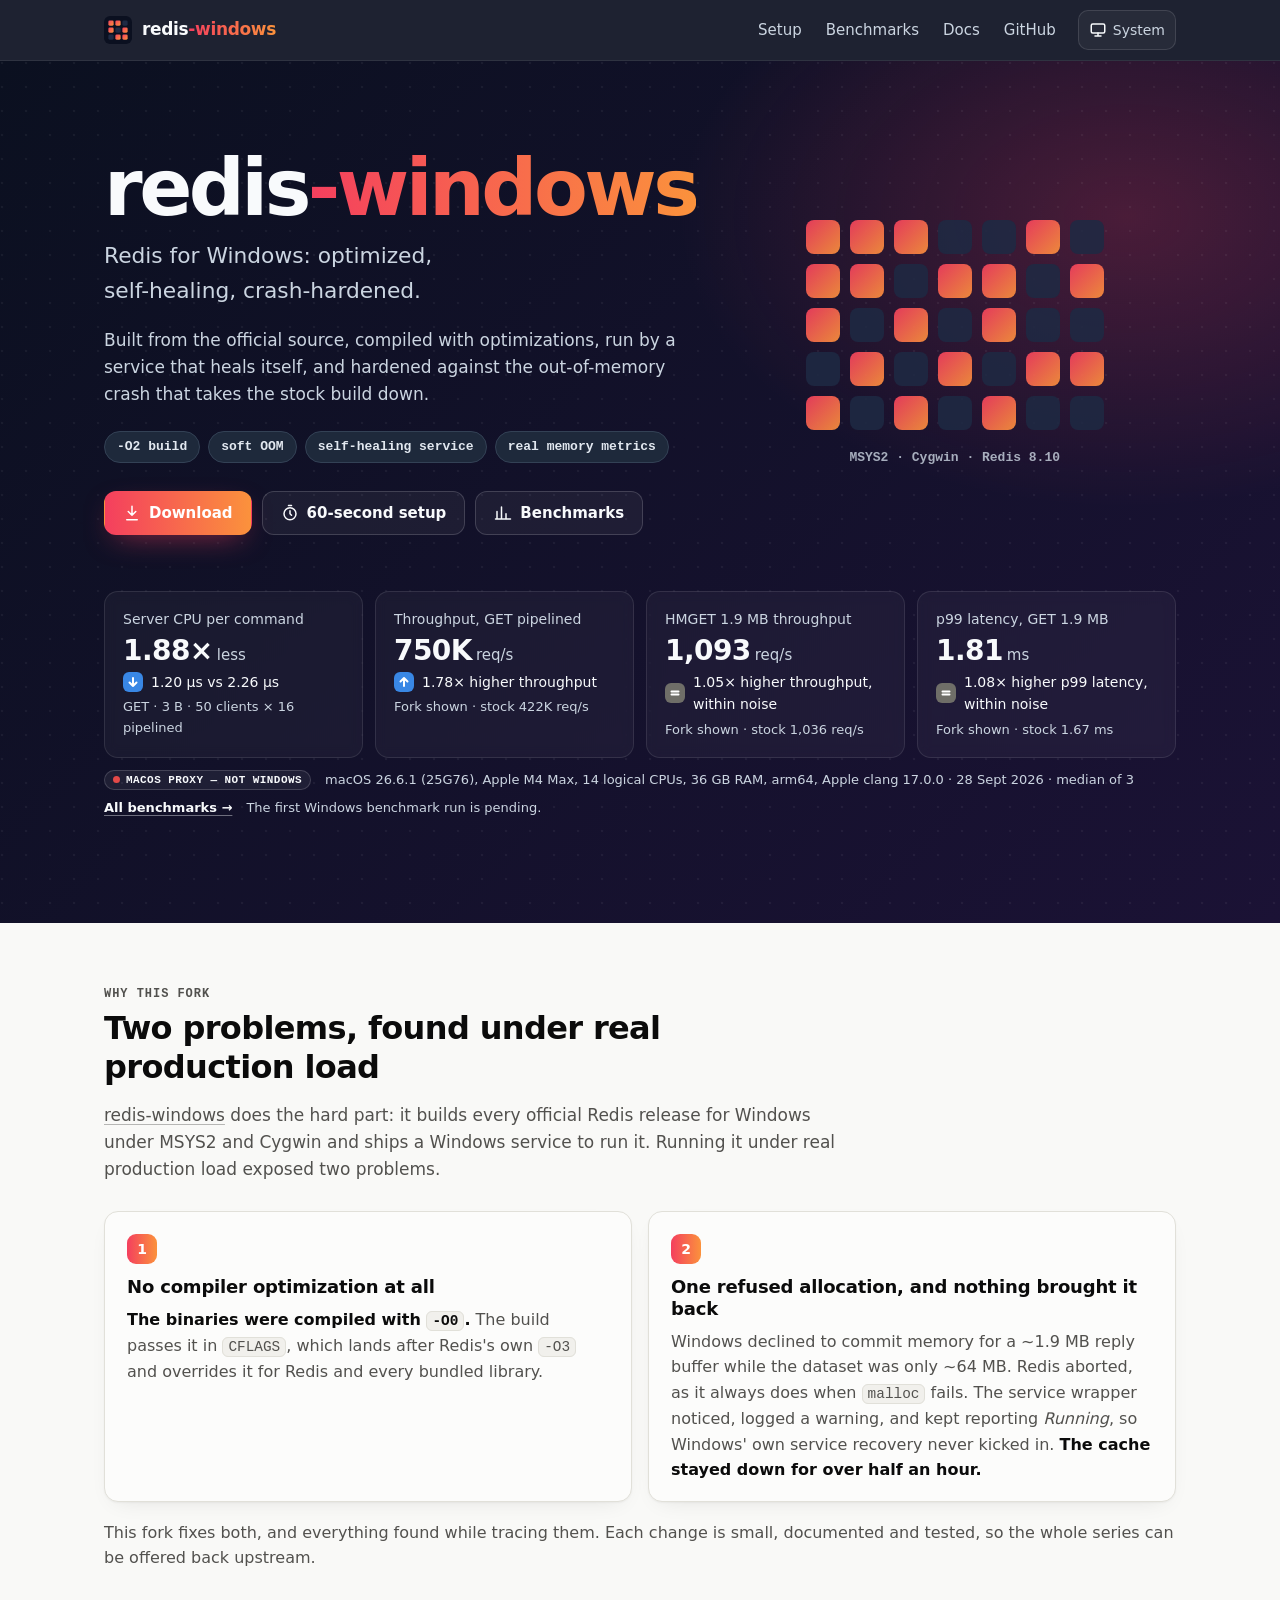
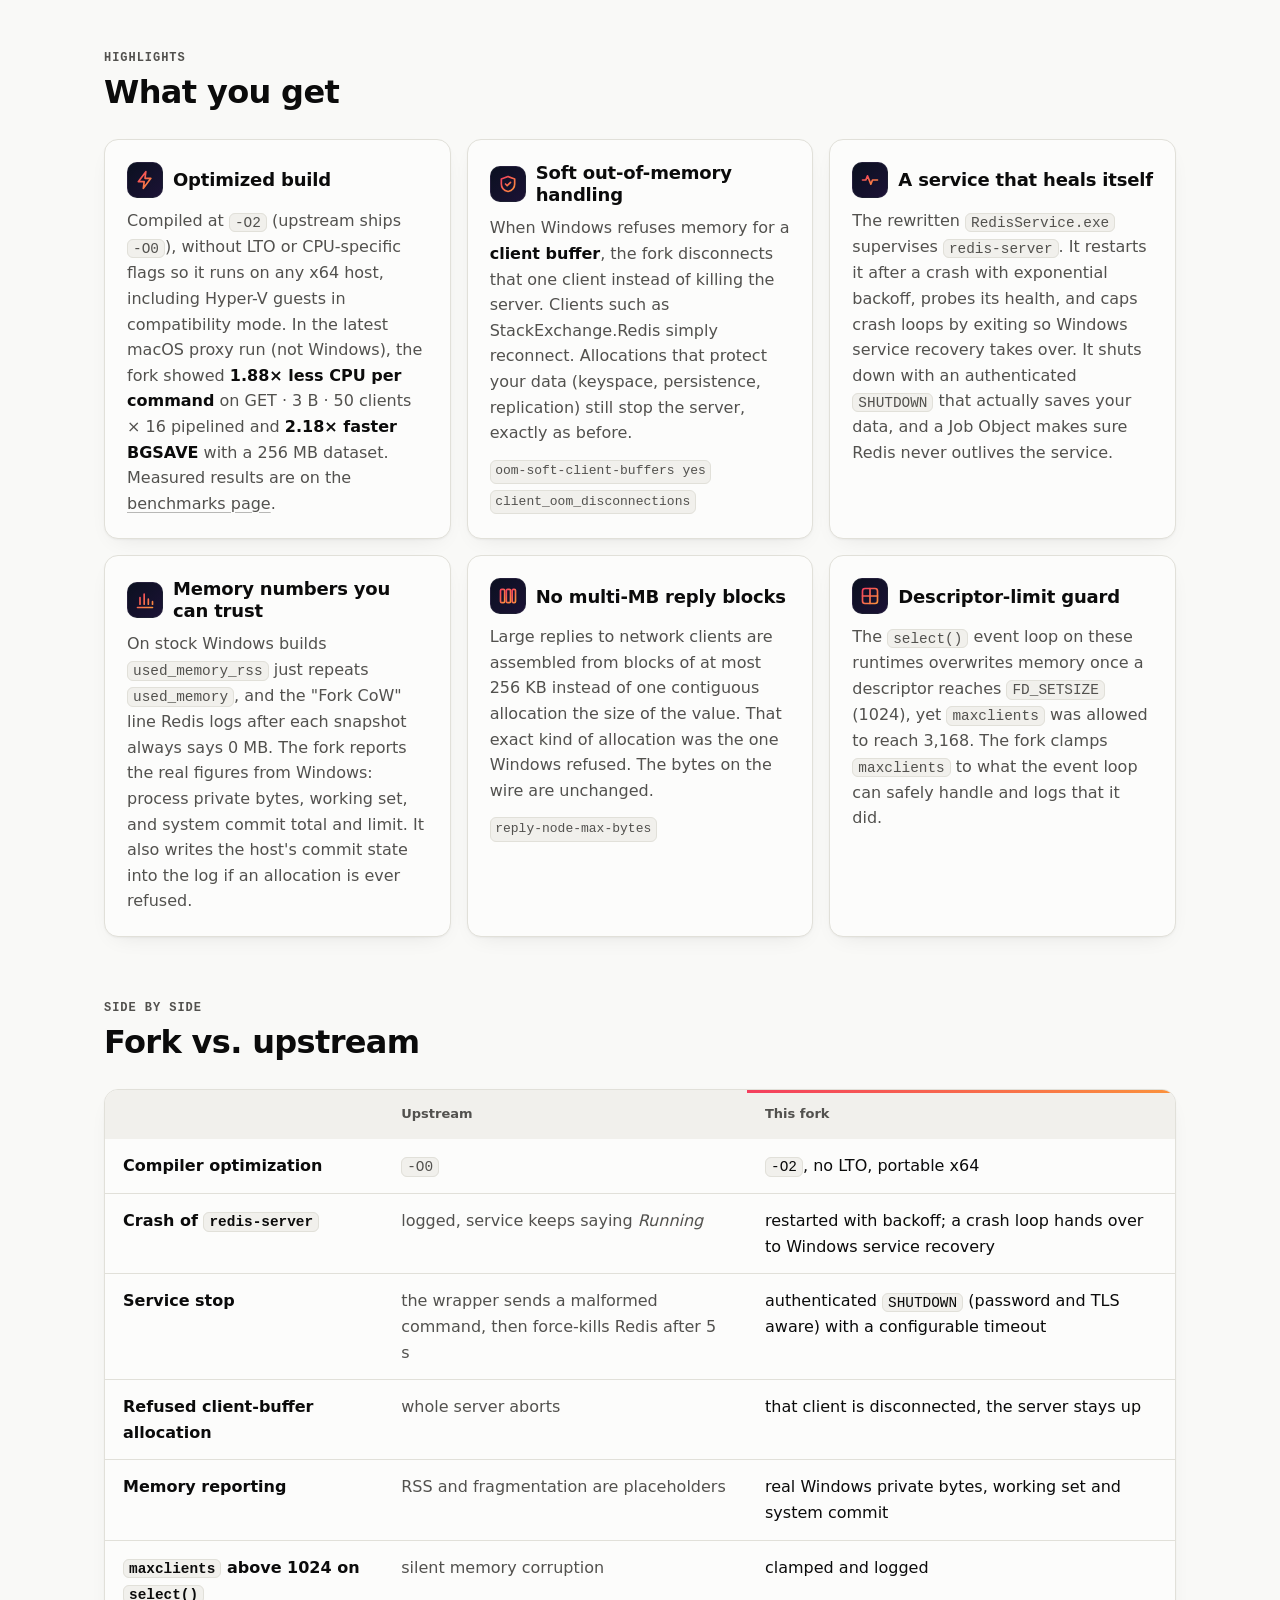
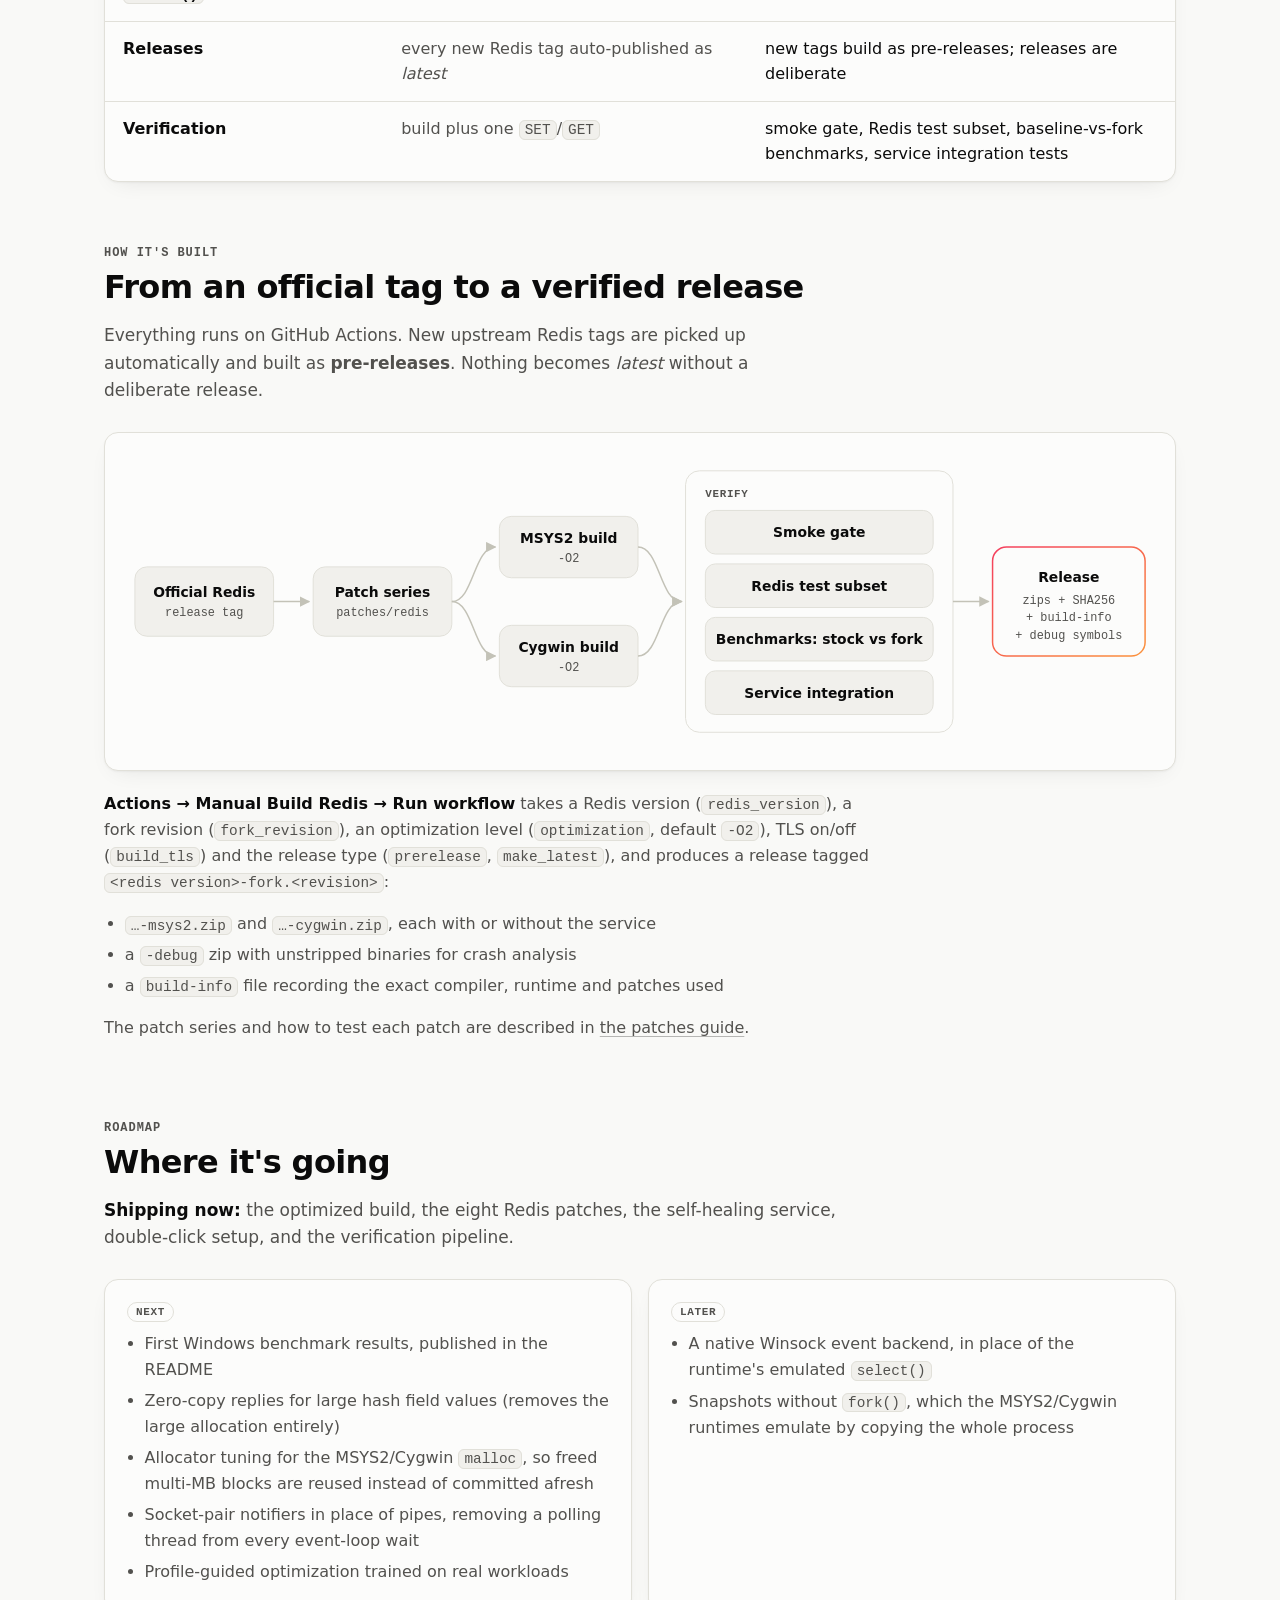
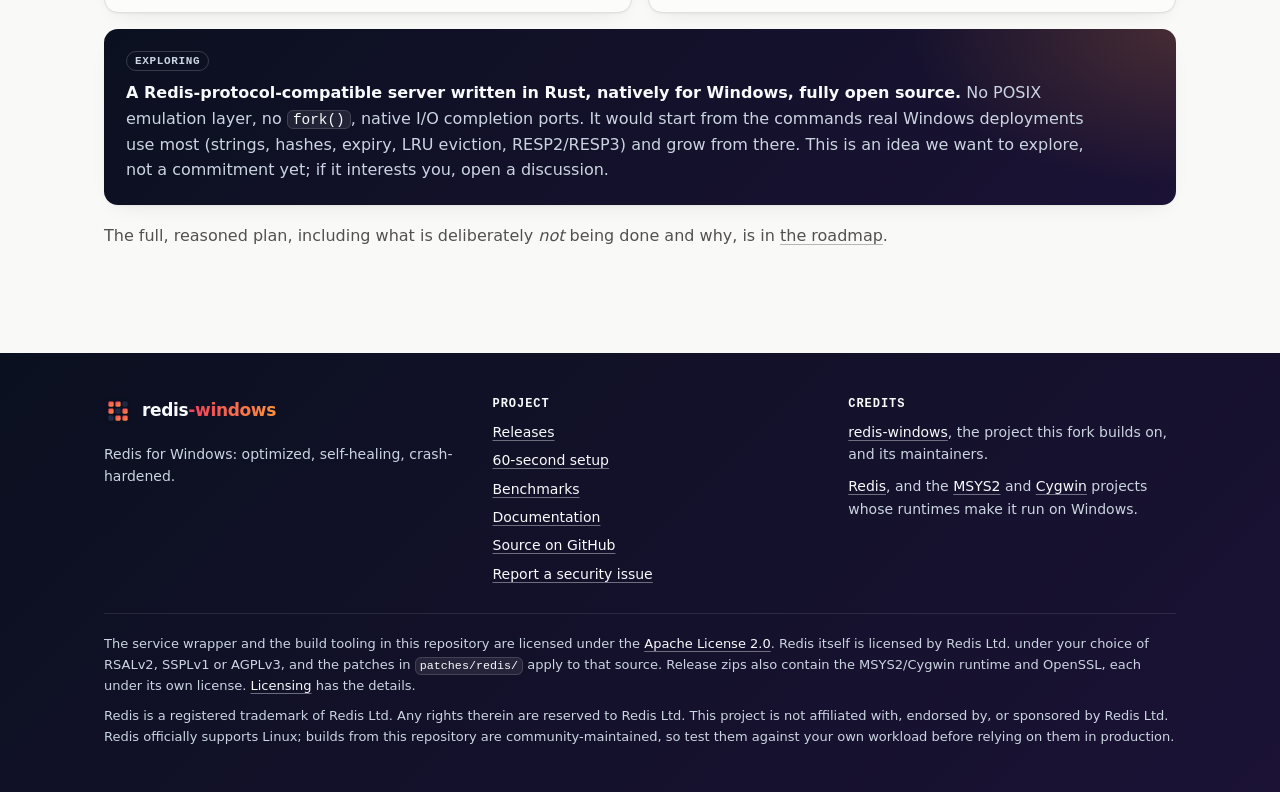
==== commit 1356ffe7: "build: accept Windows config paths in redis-server; add a Windows probe - patches/redis/0008: on Cyg" ====
--- a/site/index.html
+++ b/site/index.html
@@ -260,7 +260,7 @@
     <div class="section-head">
       <span class="kicker">Roadmap</span>
       <h2 id="road-title">Where it's going</h2>
-      <p><strong style="color:var(--ink)">Shipping now:</strong> the optimized build, the seven Redis patches, the self-healing service, double-click setup, and the verification pipeline.</p>
+      <p><strong style="color:var(--ink)">Shipping now:</strong> the optimized build, the eight Redis patches, the self-healing service, double-click setup, and the verification pipeline.</p>
     </div>
     <div class="grid-2">
       <article class="card road">
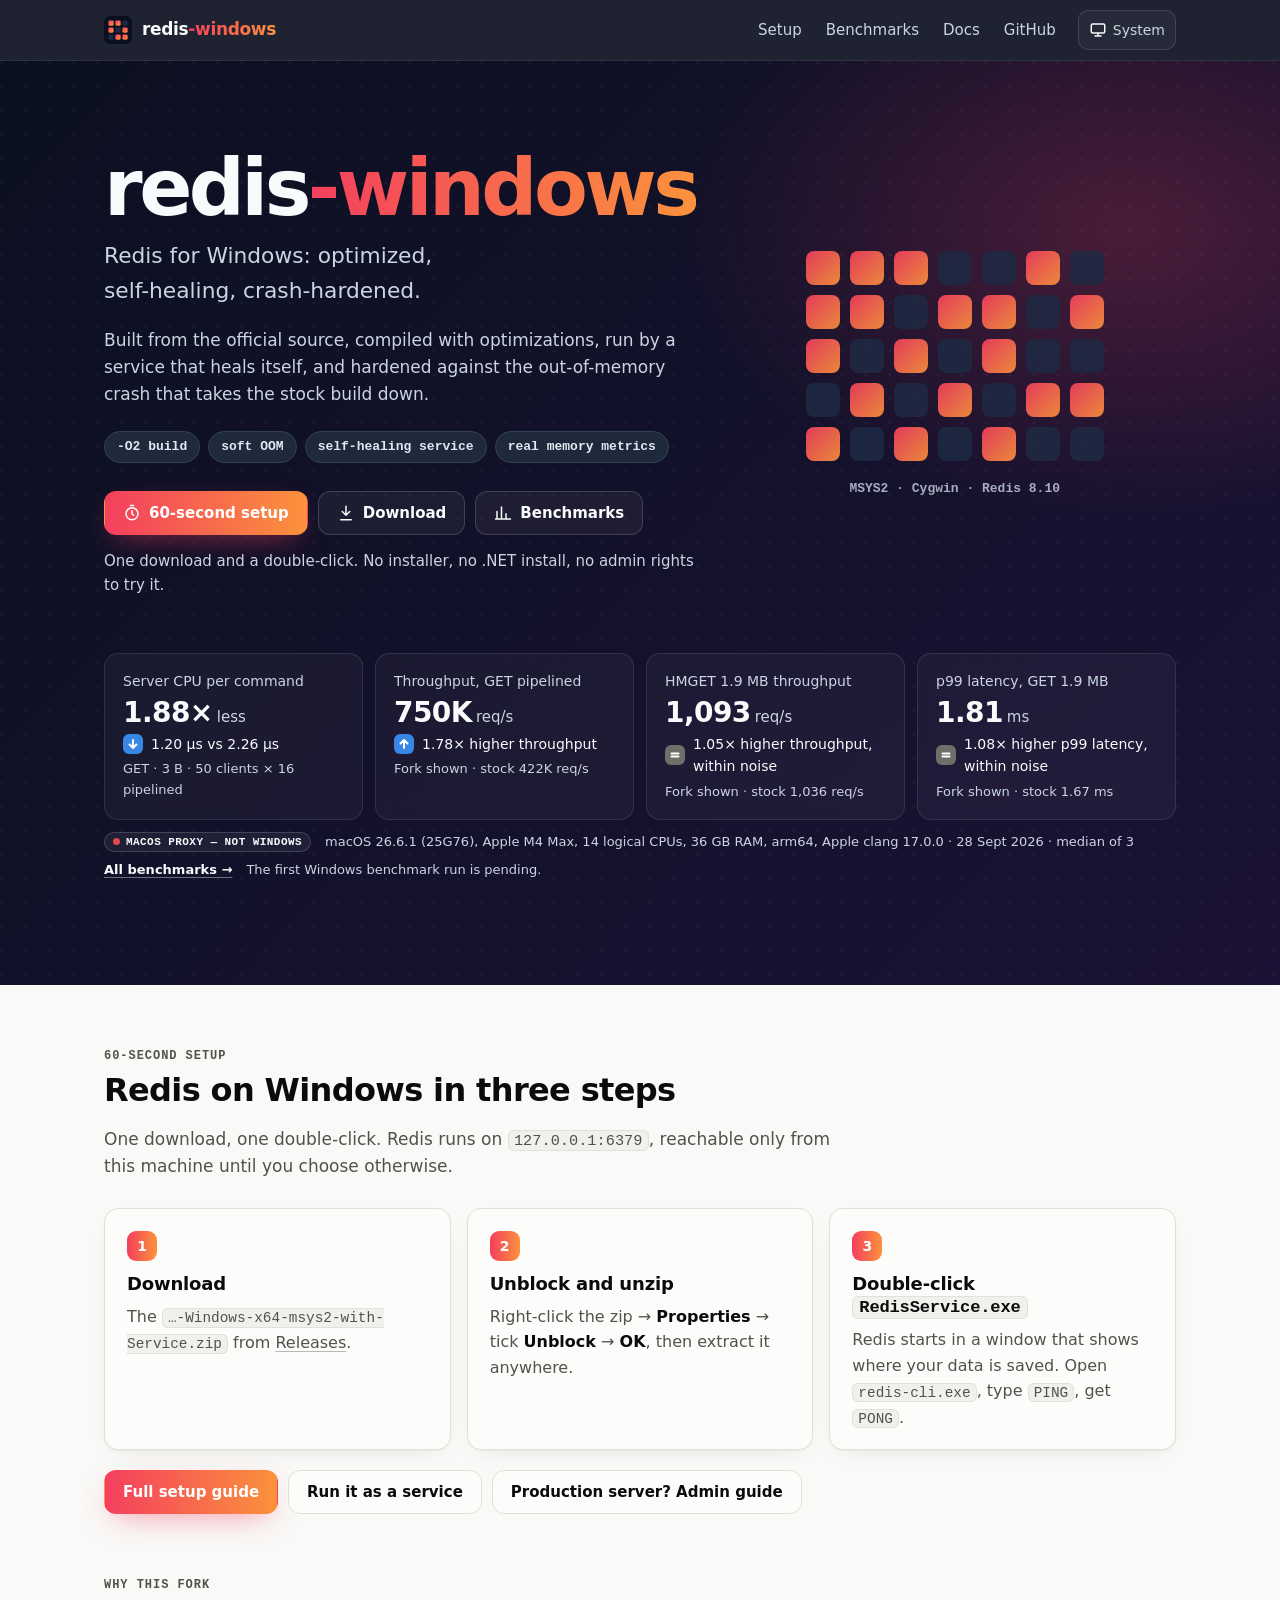
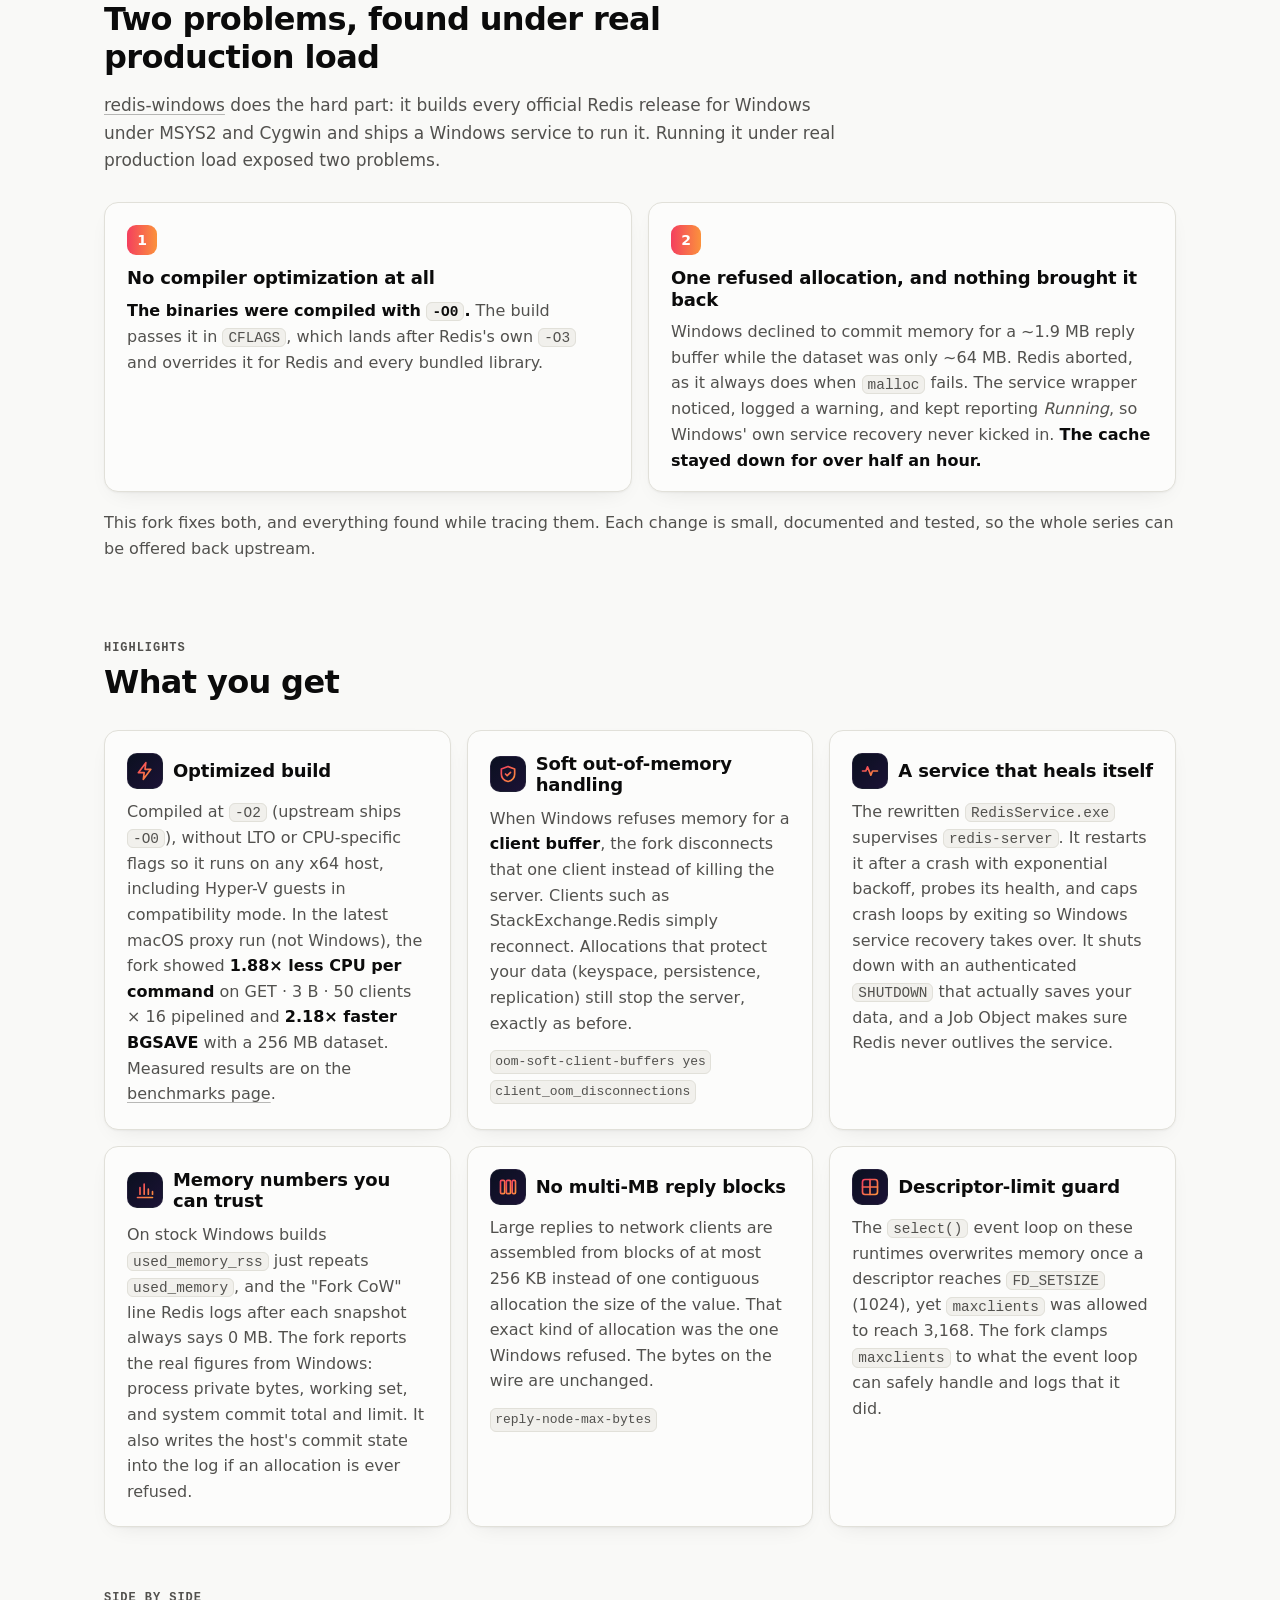
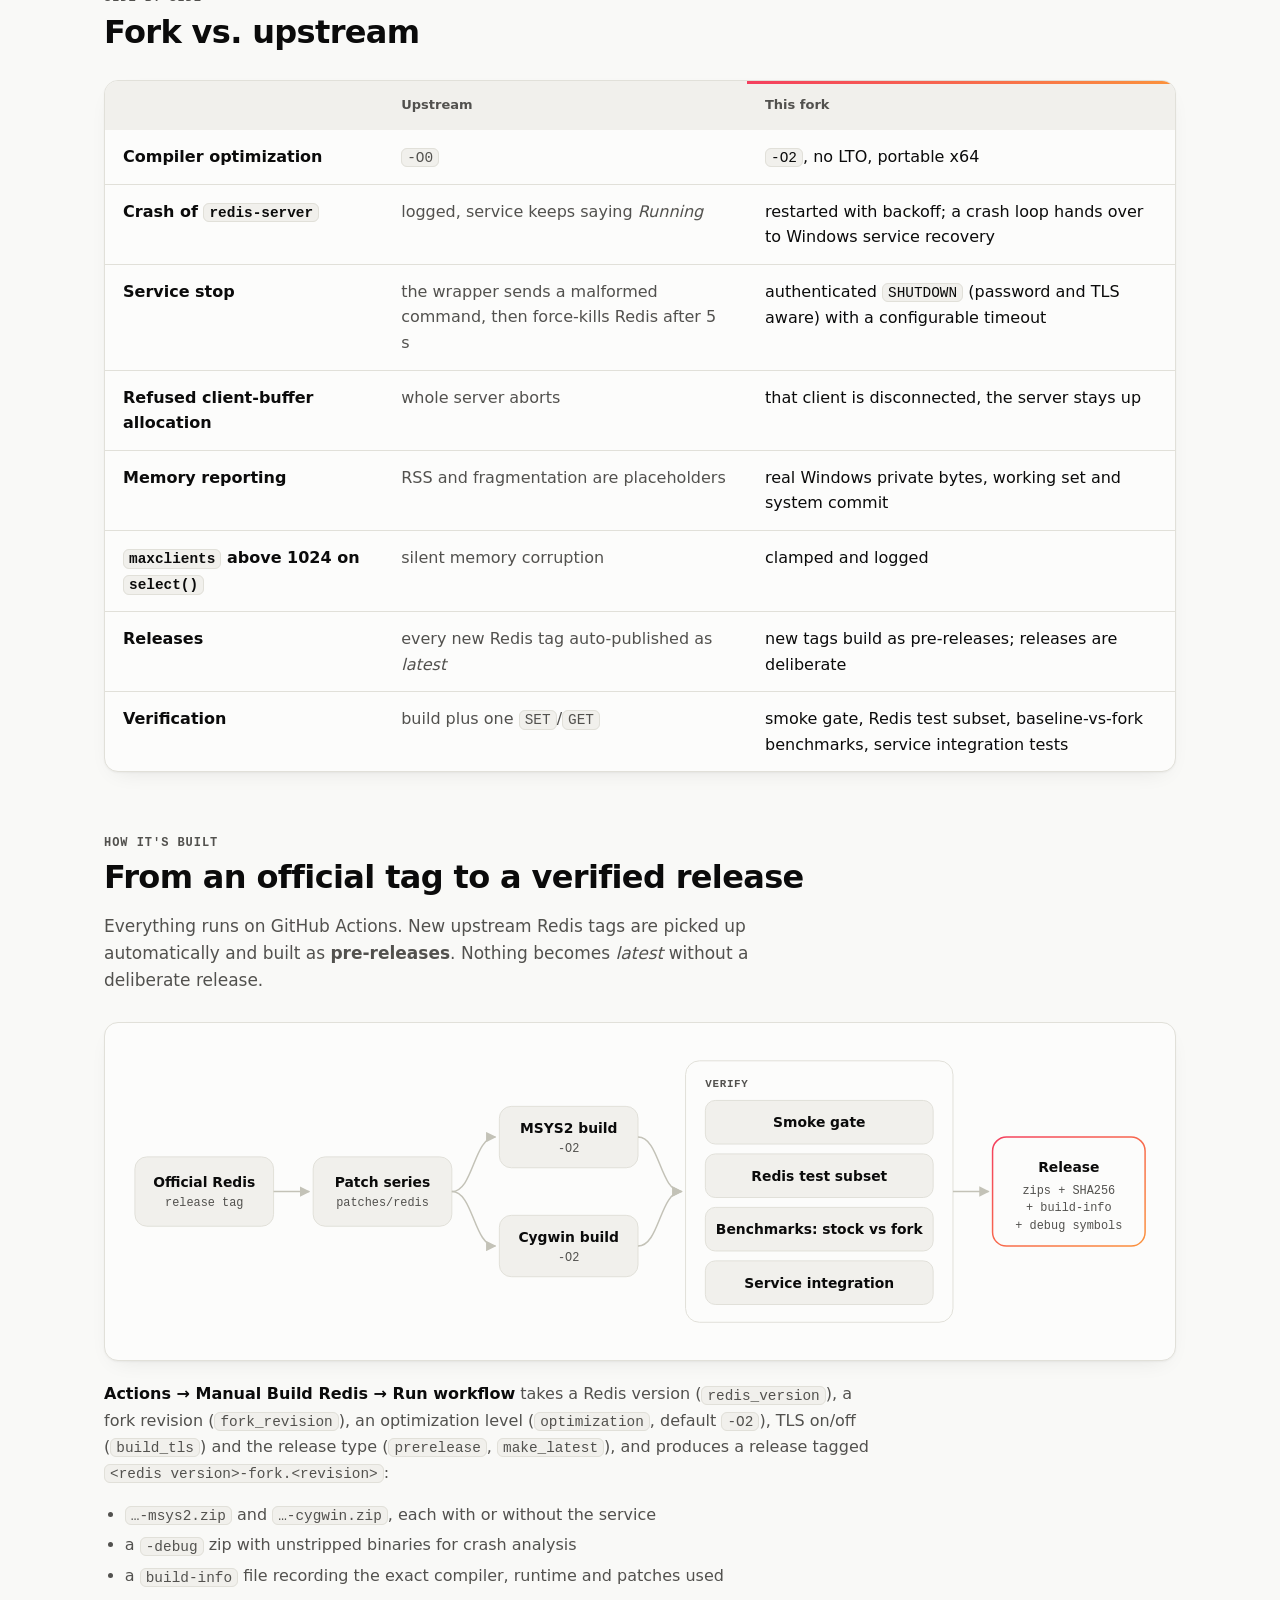
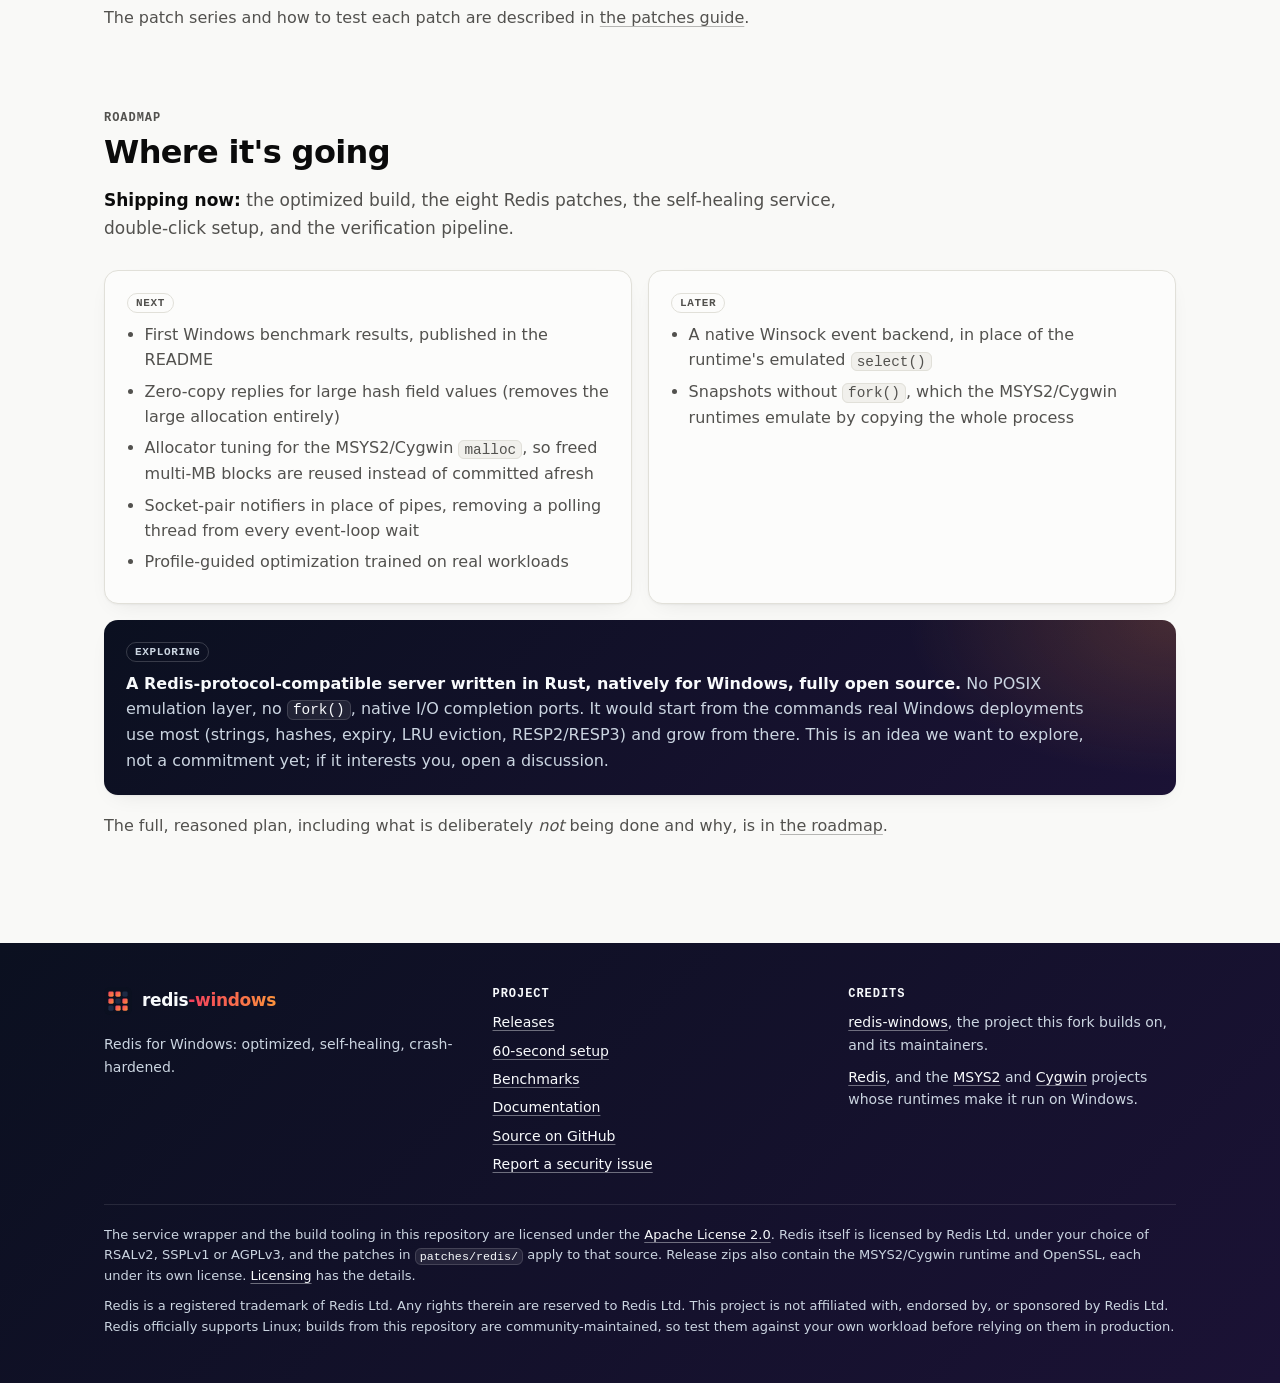
==== commit a1bed146: "site: lead with the 60-second setup The home page's primary button is now the 60-second setup, and a" ====
--- a/site/index.html
+++ b/site/index.html
@@ -57,10 +57,11 @@
           <li>-O2 build</li><li>soft OOM</li><li>self-healing service</li><li>real memory metrics</li>
         </ul>
         <div class="cta-row">
-          <a class="btn btn-primary" href="https://github.com/ahmedawachi/redis-windows/releases"><svg viewBox="0 0 24 24" fill="none" stroke="currentColor" stroke-width="2" stroke-linecap="round" stroke-linejoin="round" aria-hidden="true"><path d="M12 3v12M7 10l5 5 5-5M5 21h14"/></svg>Download</a>
-          <a class="btn btn-ghost" href="setup.html"><svg viewBox="0 0 24 24" fill="none" stroke="currentColor" stroke-width="2" stroke-linecap="round" stroke-linejoin="round" aria-hidden="true"><circle cx="12" cy="13" r="8"/><path d="M12 9v4l2 2M10 2h4"/></svg>60-second setup</a>
+          <a class="btn btn-primary" href="#quickstart"><svg viewBox="0 0 24 24" fill="none" stroke="currentColor" stroke-width="2" stroke-linecap="round" stroke-linejoin="round" aria-hidden="true"><circle cx="12" cy="13" r="8"/><path d="M12 9v4l2 2M10 2h4"/></svg>60-second setup</a>
+          <a class="btn btn-ghost" href="https://github.com/ahmedawachi/redis-windows/releases"><svg viewBox="0 0 24 24" fill="none" stroke="currentColor" stroke-width="2" stroke-linecap="round" stroke-linejoin="round" aria-hidden="true"><path d="M12 3v12M7 10l5 5 5-5M5 21h14"/></svg>Download</a>
           <a class="btn btn-ghost" href="benchmarks.html"><svg viewBox="0 0 24 24" fill="none" stroke="currentColor" stroke-width="2" stroke-linecap="round" aria-hidden="true"><path d="M4 20V10M10 20V4M16 20v-7M22 20H2"/></svg>Benchmarks</a>
         </div>
+        <p class="cta-note">One download and a double-click. No installer, no .NET install, no admin rights to try it.</p>
       </div>
       <div class="tiles" aria-hidden="true">
         <i class="tile on pulse"></i><i class="tile on"></i><i class="tile on"></i><i class="tile"></i><i class="tile"></i><i class="tile on pulse"></i><i class="tile"></i>
@@ -76,6 +77,36 @@
       <div class="hero-stats-meta" id="hero-stats-meta"></div>
     </div>
     <div style="height:104px" aria-hidden="true"></div>
+  </section>
+
+  <section class="section wrap" id="quickstart" aria-labelledby="qs-title">
+    <div class="section-head">
+      <span class="kicker">60-second setup</span>
+      <h2 id="qs-title">Redis on Windows in three steps</h2>
+      <p>One download, one double-click. Redis runs on <code>127.0.0.1:6379</code>, reachable only from this machine until you choose otherwise.</p>
+    </div>
+    <ol class="grid-3 qs-steps">
+      <li class="card why">
+        <span class="num" aria-hidden="true">1</span>
+        <h3>Download</h3>
+        <p>The <code class="brk">…-Windows-x64-msys2-with-Service.zip</code> from <a href="https://github.com/ahmedawachi/redis-windows/releases">Releases</a>.</p>
+      </li>
+      <li class="card why">
+        <span class="num" aria-hidden="true">2</span>
+        <h3>Unblock and unzip</h3>
+        <p>Right-click the zip → <strong>Properties</strong> → tick <strong>Unblock</strong> → <strong>OK</strong>, then extract it anywhere.</p>
+      </li>
+      <li class="card why">
+        <span class="num" aria-hidden="true">3</span>
+        <h3>Double-click <code>RedisService.exe</code></h3>
+        <p>Redis starts in a window that shows where your data is saved. Open <code>redis-cli.exe</code>, type <code>PING</code>, get <code>PONG</code>.</p>
+      </li>
+    </ol>
+    <div class="cta-row qs-cta">
+      <a class="btn btn-primary" href="setup.html#try">Full setup guide</a>
+      <a class="btn btn-quiet" href="setup.html#service">Run it as a service</a>
+      <a class="btn btn-quiet" href="docs.html?doc=admin">Production server? Admin guide</a>
+    </div>
   </section>
 
   <section class="section wrap" aria-labelledby="why-title">
--- a/site/assets/site.css
+++ b/site/assets/site.css
@@ -286,6 +286,11 @@
   background: #1e293b; border: 1px solid var(--brand-line); border-radius: 999px; padding: 5px 12px;
 }
 .cta-row { display: flex; flex-wrap: wrap; gap: 10px; }
+.cta-note { margin: 14px 0 0; color: var(--on-brand-2); font-size: .9375rem; }
+.qs-steps { list-style: none; margin: 0; padding: 0; }
+.qs-steps h3 code { font-size: .95em; }
+.qs-cta { margin-top: 20px; }
+.docs-quickstart { margin: 24px 0 0; }
 
 .tiles {
   --t: 34px;
